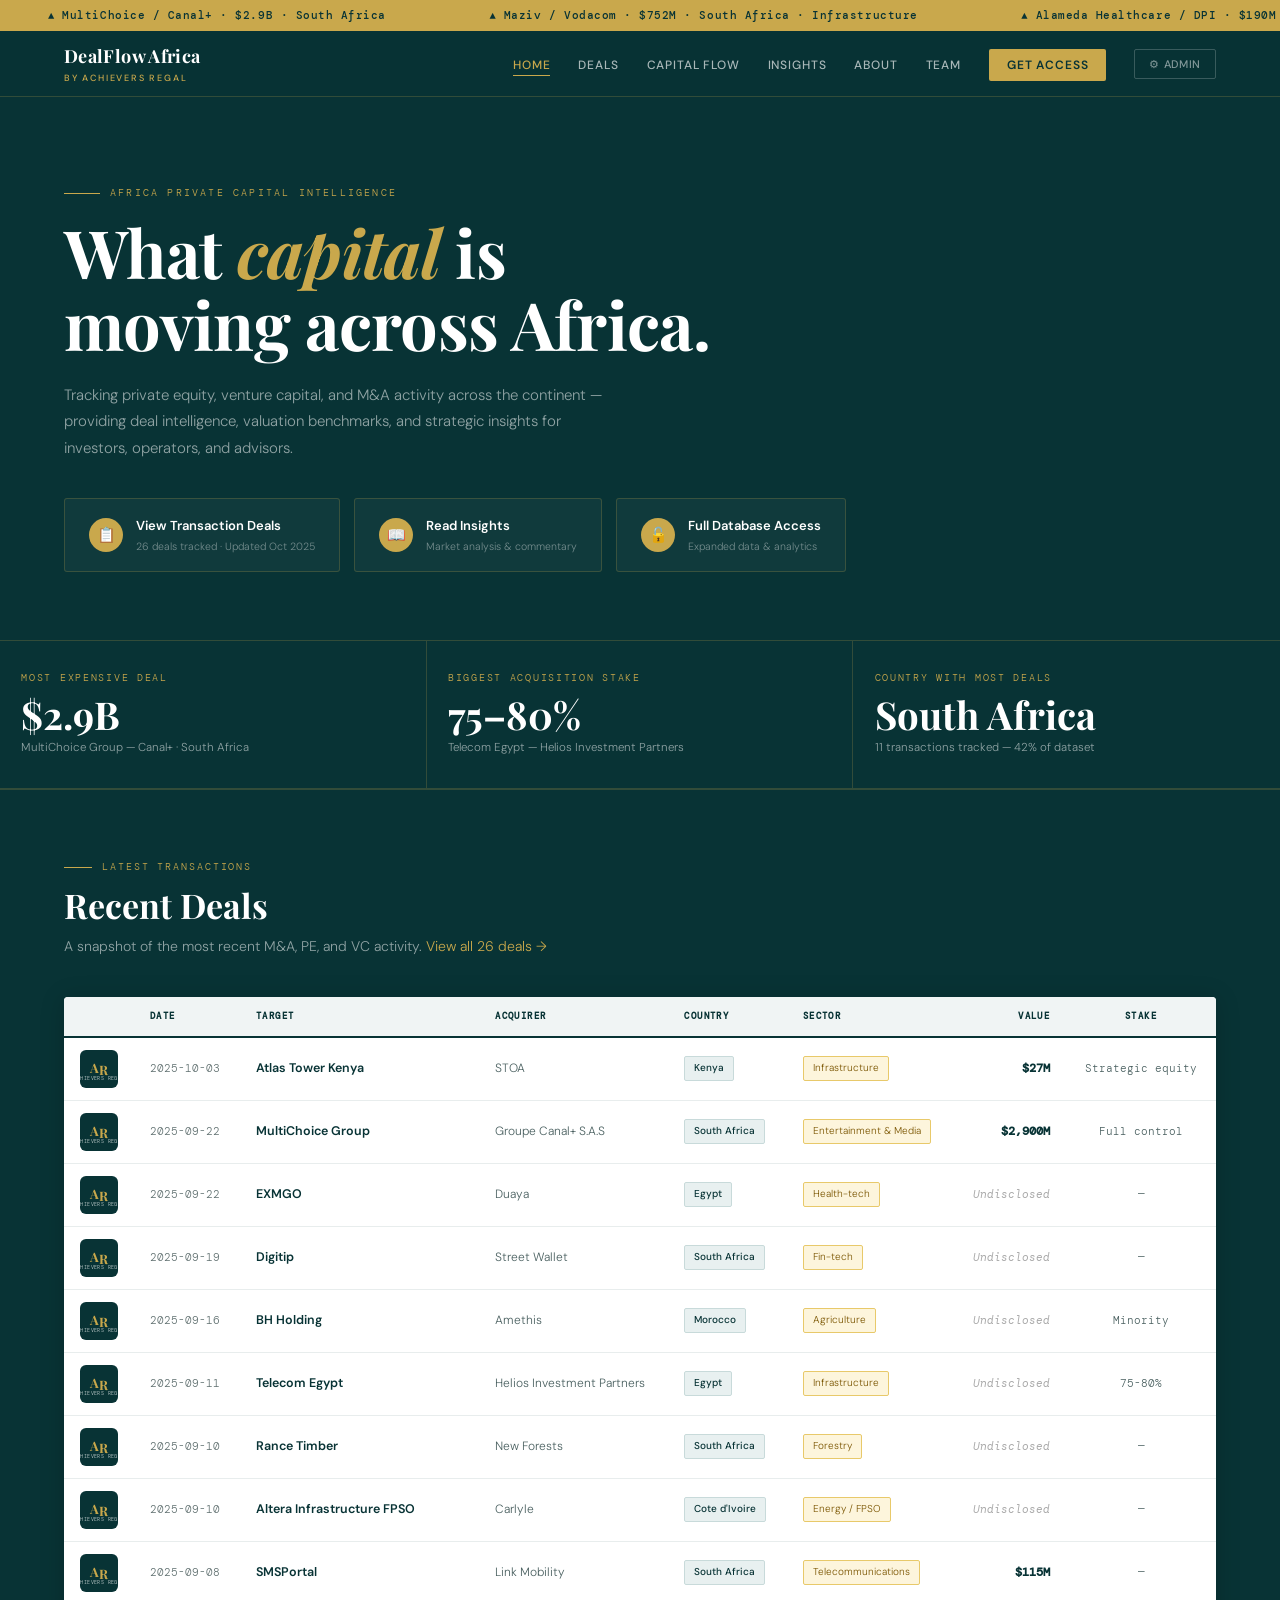
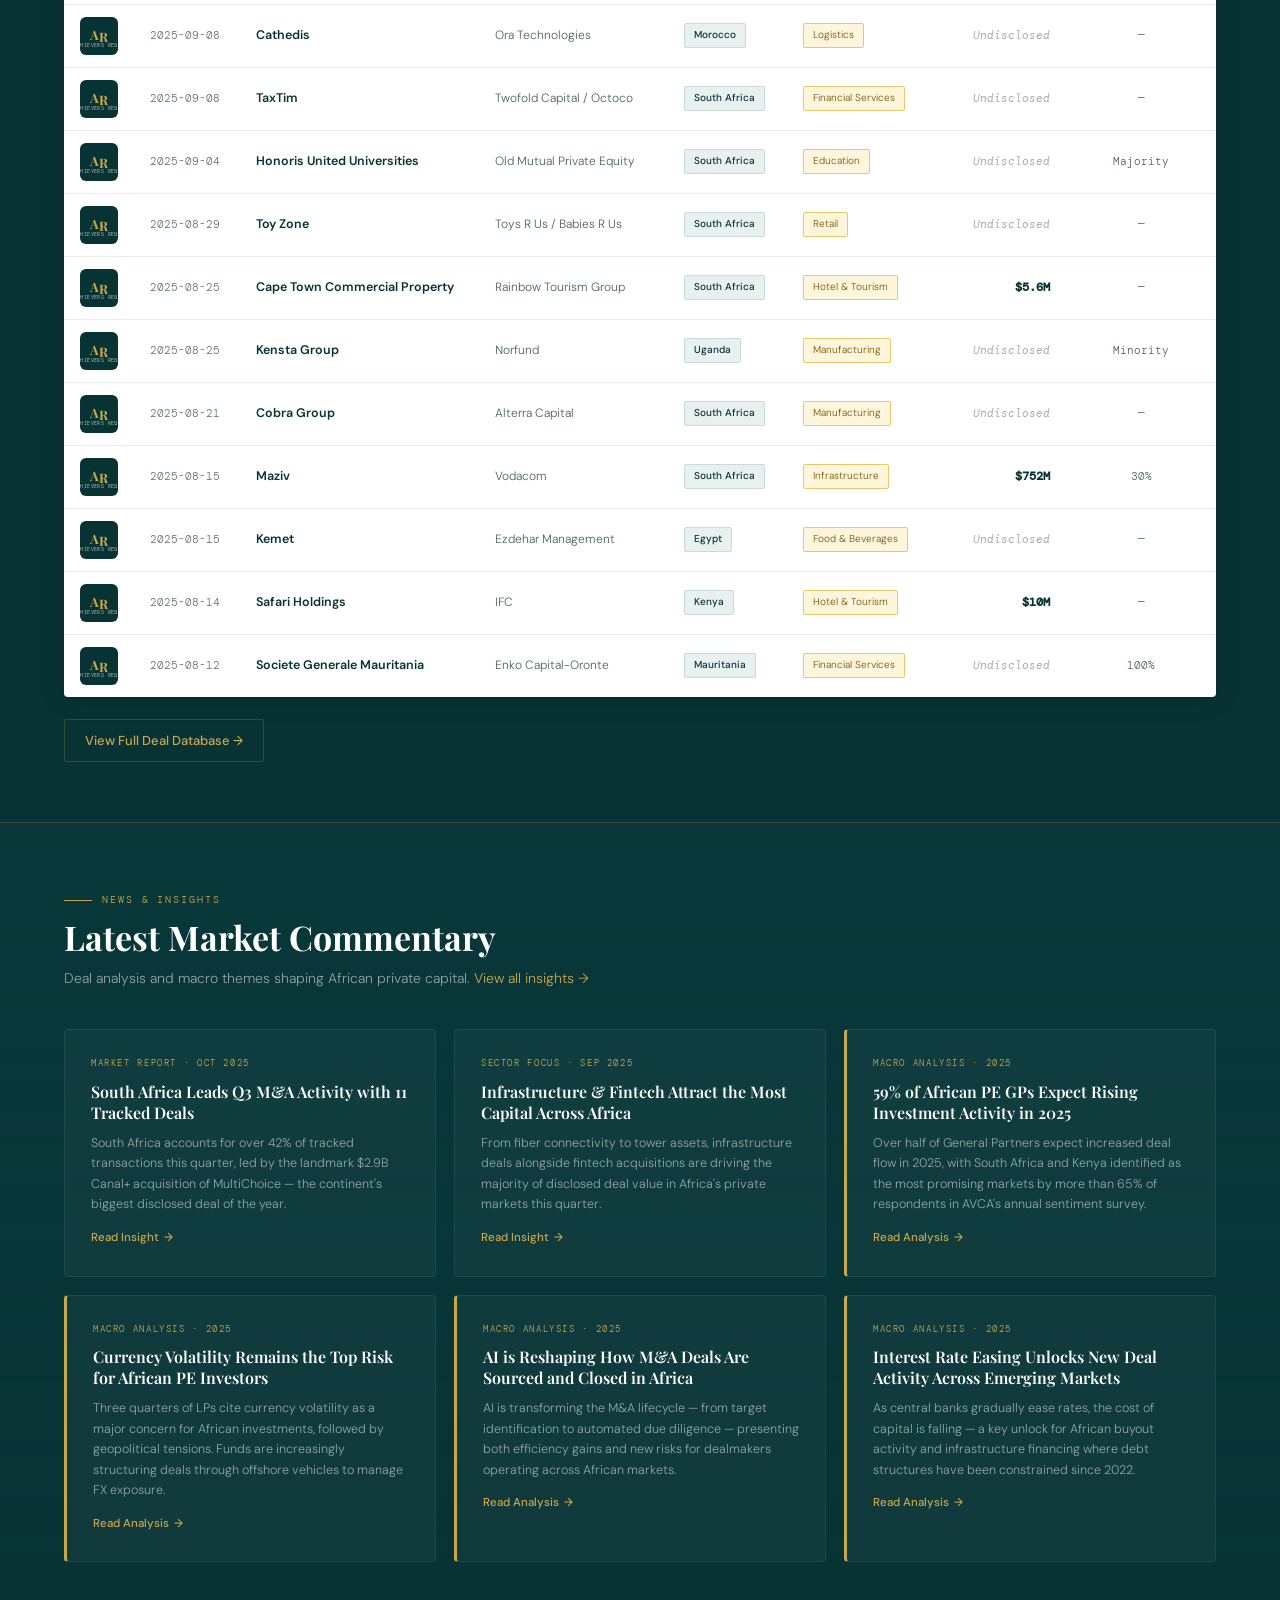
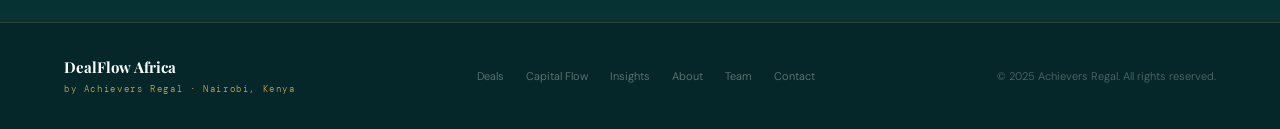
==== index.html @ dad6606d "Index.html" ====
<!DOCTYPE html>
<html lang="en">
<head>
<meta charset="UTF-8">
<meta name="viewport" content="width=device-width, initial-scale=1.0">
<meta name="msvalidate.01" content="8D58E450347AC36CFA4C8FDBFB4924CC">
<title>DealFlow Africa | African M&A, PE & VC Deal Intelligence</title>
  <meta name="description" content="Track 100+ M&A, private equity, and venture capital transactions across Africa. Real-time deal data, valuation multiples, and capital flow analytics by Achievers Regal.">
  <meta name="keywords" content="Africa M&A deals, African private equity, venture capital Africa, African investment deals, PE deals Africa, DealFlow Africa">
  <meta name="robots" content="index, follow">
                  <link rel="stylesheet" href="style.css">
<!-- SEO -->
<link rel="canonical" href="https://dealsbase.africa/">
<meta property="og:title" content="DealFlow Africa | African M&A, PE & VC Deal Intelligence">
<meta property="og:description" content="Track 100+ M&A, private equity, and venture capital transactions across Africa. Real-time deal data, valuation multiples, and capital flow analytics by Achievers Regal.">
<meta property="og:type" content="website">
<meta property="og:url" content="https://dealsbase.africa/">
<meta property="og:image" content="https://dealsbase.africa/og-image.png">
<meta property="og:image:width" content="1200">
<meta property="og:image:height" content="630">
<meta property="og:site_name" content="DealFlow Africa">
<meta property="og:locale" content="en_US">
<meta name="twitter:card" content="summary_large_image">
<meta name="twitter:title" content="DealFlow Africa | African M&A, PE & VC Deal Intelligence">
<meta name="twitter:description" content="Track 100+ M&A, private equity, and venture capital transactions across Africa. Real-time deal data, valuation multiples, and capital flow analytics by Achievers Regal.">
<meta name="twitter:image" content="https://dealsbase.africa/og-image.png">
<script type="application/ld+json">{
    "@context": "https://schema.org",
    "@type": "Organization",
    "name": "Achievers Regal",
    "alternateName": "DealFlow Africa",
    "url": "https://dealsbase.africa",
    "logo": "https://dealsbase.africa/og-image.png",
    "description": "Finance and investment services firm specialising in M&A advisory, valuation, and deal intelligence across Africa.",
    "address": {
      "@type": "PostalAddress",
      "addressLocality": "Nairobi",
      "addressCountry": "KE"
    },
    "contactPoint": [
      {
        "@type": "ContactPoint",
        "email": "grace@achieversregal.com",
        "contactType": "sales",
        "name": "Grace Kagure"
      },
      {
        "@type": "ContactPoint",
        "email": "beryl@achieversregal.com",
        "contactType": "sales",
        "name": "Beryl Nyajuoga"
      }
    ],
    "sameAs": []
  }</script>
<script type="application/ld+json">{
    "@context": "https://schema.org",
    "@type": "WebSite",
    "name": "DealFlow Africa",
    "url": "https://dealsbase.africa",
    "description": "Track 100+ M&A, PE, and VC transactions across Africa with valuation multiples and capital flow analytics.",
    "publisher": {
      "@type": "Organization",
      "name": "Achievers Regal"
    }
  }</script>
<!-- /SEO -->
</head>
<body>

<!-- TICKER -->
<div class="ticker"><div class="ticker-track">
<span>&#9650; MultiChoice / Canal+ &middot; $2.9B &middot; South Africa</span>
<span>&#9650; Maziv / Vodacom &middot; $752M &middot; South Africa &middot; Infrastructure</span>
<span>&#9650; Alameda Healthcare / DPI &middot; $190M &middot; Egypt</span>
<span>&#9650; SMSPortal / Link Mobility &middot; $115M &middot; South Africa</span>
<span>&#9650; Atlas Tower Kenya / STOA &middot; $27M &middot; Kenya</span>
<span>&#9650; Zanaga Iron Ore &middot; $21.5M &middot; Republic of Congo</span>
<span>&#9650; Safari Holdings / IFC &middot; $10M &middot; Kenya</span>
<span>&#9650; Cape Town Property / Rainbow Tourism &middot; $5.6M</span>
<span>&#9650; MultiChoice / Canal+ &middot; $2.9B &middot; South Africa</span>
<span>&#9650; Maziv / Vodacom &middot; $752M &middot; South Africa &middot; Infrastructure</span>
<span>&#9650; Alameda Healthcare / DPI &middot; $190M &middot; Egypt</span>
<span>&#9650; SMSPortal / Link Mobility &middot; $115M &middot; South Africa</span>
<span>&#9650; Atlas Tower Kenya / STOA &middot; $27M &middot; Kenya</span>
<span>&#9650; Zanaga Iron Ore &middot; $21.5M &middot; Republic of Congo</span>
<span>&#9650; Safari Holdings / IFC &middot; $10M &middot; Kenya</span>
<span>&#9650; Cape Town Property / Rainbow Tourism &middot; $5.6M</span>
</div></div>

<!-- NAV -->
<nav>
  <a href="index.html" class="logo-wrap"><div class="l1">DealFlow Africa</div><div class="l2">by Achievers Regal</div></a>
  <button class="mobile-toggle" onclick="toggleMobileNav()">&#9776;</button>
  <ul class="nav-links" id="navLinks">
    <li><a href="index.html" class="active-page">Home</a></li>
    <li><a href="deals.html">Deals</a></li>
    <li><a href="capital-flow.html">Capital Flow</a></li>
    <li><a href="insights.html">Insights</a></li>
    <li><a href="about.html">About</a></li>
    <li><a href="team.html">Team</a></li>
    <li><a href="contact.html" class="btn-cta">Get Access</a></li>
    <li><button class="admin-btn" onclick="openLogin()">&#9881; Admin</button></li>
  </ul>
</nav>

<!-- HERO -->
<div class="hero" style="padding:88px 5% 68px;position:relative;overflow:hidden;border-bottom:1px solid var(--border);">
  <div class="eyebrow">Africa Private Capital Intelligence</div>
  <h1 style="font-family:'Playfair Display',serif;font-size:clamp(36px,5.2vw,68px);font-weight:700;line-height:1.08;letter-spacing:-.01em;max-width:760px;margin-bottom:22px;">What <em style="font-style:italic;color:var(--gold)">capital</em> is<br>moving across Africa.</h1>
  <p style="font-size:15px;color:var(--muted);max-width:540px;line-height:1.78;">Tracking private equity, venture capital, and M&amp;A activity across the continent &mdash; providing deal intelligence, valuation benchmarks, and strategic insights for investors, operators, and advisors.</p>
  <div class="cta-row">
    <a href="deals.html" class="cta-card"><div class="ico">&#128203;</div><div><div class="lbl">View Transaction Deals</div><div class="sub">26 deals tracked &middot; Updated Oct 2025</div></div></a>
    <a href="insights.html" class="cta-card"><div class="ico">&#128214;</div><div><div class="lbl">Read Insights</div><div class="sub">Market analysis &amp; commentary</div></div></a>
    <a href="contact.html" class="cta-card"><div class="ico">&#128275;</div><div><div class="lbl">Full Database Access</div><div class="sub">Expanded data &amp; analytics</div></div></a>
  </div>
</div>

<!-- STATS BAND -->
<div class="stats-band">
  <div class="stat-cell"><div class="sl">Most Expensive Deal</div><div class="sv">$2.9B</div><div class="sd">MultiChoice Group &mdash; Canal+ &middot; South Africa</div></div>
  <div class="stat-cell"><div class="sl">Biggest Acquisition Stake</div><div class="sv">75&ndash;80%</div><div class="sd">Telecom Egypt &mdash; Helios Investment Partners</div></div>
  <div class="stat-cell"><div class="sl">Country with Most Deals</div><div class="sv">South Africa</div><div class="sd">11 transactions tracked &mdash; 42% of dataset</div></div>
</div>

<!-- RECENT DEALS -->
<section style="border-top:1px solid var(--border);">
  <div class="sec-head">
    <div class="sec-label">Latest Transactions</div>
    <h2 class="sec-title">Recent Deals</h2>
    <p class="sec-desc">A snapshot of the most recent M&amp;A, PE, and VC activity. <a href="deals.html" style="color:var(--gold);text-decoration:none;">View all 26 deals &rarr;</a></p>
  </div>
  <div id="recentDeals"></div>
  <div style="margin-top:22px;"><a href="deals.html" style="display:inline-flex;align-items:center;gap:8px;color:var(--gold);font-size:13px;font-weight:500;text-decoration:none;border:1px solid var(--border);padding:10px 20px;border-radius:2px;">View Full Deal Database &rarr;</a></div>
</section>

<!-- INSIGHTS PREVIEW -->
<section style="border-top:1px solid var(--border);background:linear-gradient(180deg,rgba(13,74,77,.2) 0%,transparent 100%);">
  <div class="sec-head">
    <div class="sec-label">News &amp; Insights</div>
    <h2 class="sec-title">Latest Market Commentary</h2>
    <p class="sec-desc">Deal analysis and macro themes shaping African private capital. <a href="insights.html" style="color:var(--gold);text-decoration:none;">View all insights &rarr;</a></p>
  </div>
  <div class="ins-grid" id="insightsPreview"></div>
</section>

<!-- FOOTER -->
<footer>
  <div class="fb"><div class="f1">DealFlow Africa</div><div class="f2">by Achievers Regal &middot; Nairobi, Kenya</div></div>
  <div class="flinks">
    <a href="deals.html">Deals</a><a href="capital-flow.html">Capital Flow</a>
    <a href="insights.html">Insights</a><a href="about.html">About</a>
    <a href="team.html">Team</a><a href="contact.html">Contact</a>
  </div>
  <div class="fcopy">&copy; 2025 Achievers Regal. All rights reserved.</div>
</footer>

<!-- DEAL MODAL -->
<div class="modal-bg" id="dealModal" onclick="if(event.target.id==='dealModal')this.classList.remove('open')">
  <div class="modal">
    <button class="mcl" onclick="document.getElementById('dealModal').classList.remove('open')">&#10005;</button>
    <div class="mtag" id="m-tag"></div><h2 id="m-title"></h2>
    <div class="mgrid">
      <div class="mf"><div class="mfl">Acquirer / Investor</div><div class="mfv" id="m-acq"></div></div>
      <div class="mf"><div class="mfl">Country</div><div class="mfv" id="m-ctry"></div></div>
      <div class="mf"><div class="mfl">Deal Value</div><div class="mfv" id="m-val"></div></div>
      <div class="mf"><div class="mfl">Stake</div><div class="mfv" id="m-stk"></div></div>
      <div class="mf"><div class="mfl">Announced</div><div class="mfv" id="m-dt"></div></div>
      <div class="mf"><div class="mfl">Sector</div><div class="mfv" id="m-sec"></div></div>
    </div>
    <div class="msum" id="m-sum"></div>
  </div>
</div>

<!-- LOGIN -->
<div class="login-overlay" id="loginOverlay">
  <div class="login-box">
    <div class="login-logo"><div class="lar"><span class="la">A</span><span class="lr">R</span></div><div class="lname">Achievers Regal</div></div>
    <h3>Admin Access</h3><p>Enter your password to manage deals and insights</p>
    <input type="password" id="loginInput" placeholder="••••••••" onkeydown="if(event.key==='Enter')doLogin()">
    <button class="login-btn" onclick="doLogin()">Sign In &rarr;</button>
    <div class="login-err" id="loginErr">Incorrect password. Please try again.</div>
    <div style="margin-top:14px"><button onclick="document.getElementById('loginOverlay').classList.remove('open')" style="background:none;border:none;color:rgba(255,255,255,.35);font-size:11.5px;cursor:pointer;font-family:'DM Sans',sans-serif;">Cancel</button></div>
  </div>
</div>

<!-- ADMIN -->
<div class="admin-overlay" id="adminOverlay">
  <div class="admin-panel">
    <div class="admin-header"><div><h2>Admin Panel</h2><div class="ah-sub">DealFlow Africa &middot; Content Management</div></div><button class="admin-close" onclick="document.getElementById('adminOverlay').classList.remove('open')">&#10005;</button></div>
    <div class="admin-tabs">
      <button class="atab active" onclick="switchTab('deals-tab',this)">Add Deal</button>
      <button class="atab" onclick="switchTab('manage-tab',this)">Manage Deals</button>
      <button class="atab" onclick="switchTab('insight-tab',this)">Post Insight</button>
      <button class="atab" onclick="switchTab('manage-ins-tab',this)">Manage Insights</button>
    </div>
    <div class="admin-body">
      <div class="admin-section active" id="deals-tab">
        <div class="admin-note">Add a new transaction to the deals database.</div>
        <div class="admin-form">
          <div class="admin-frow"><div class="af"><label>Target Company</label><input type="text" id="a-target"></div><div class="af"><label>Acquirer / Investor</label><input type="text" id="a-acquirer"></div></div>
          <div class="admin-frow"><div class="af"><label>Country</label><input type="text" id="a-country"></div><div class="af"><label>Sector</label><input type="text" id="a-sector"></div></div>
          <div class="admin-frow"><div class="af"><label>Deal Value ($M)</label><input type="text" id="a-value" placeholder="e.g. 115 or Undisclosed"></div><div class="af"><label>Stake</label><input type="text" id="a-stake"></div></div>
          <div class="admin-frow"><div class="af"><label>Date</label><input type="date" id="a-date"></div><div class="af"><label>Logo URL</label><input type="text" id="a-logo"></div></div>
          <div class="af"><label>Investment Summary</label><textarea id="a-summary"></textarea></div>
          <div class="admin-btn-row"><button class="a-submit" onclick="addDeal()">Add Deal &rarr;</button><button class="a-cancel" onclick="clearDealForm()">Clear</button></div>
        </div>
      </div>
      <div class="admin-section" id="manage-tab"><div class="admin-note">Click delete to remove a deal.</div><div class="admin-list" id="manageDealsList"></div></div>
      <div class="admin-section" id="insight-tab">
        <div class="admin-note">Post a new insight.</div>
        <div class="admin-form">
          <div class="admin-frow"><div class="af"><label>Tag</label><input type="text" id="i-tag"></div><div class="af"><label>Type</label><select id="i-type"><option value="">Standard</option><option value="macro">Macro Analysis</option></select></div></div>
          <div class="af"><label>Title</label><input type="text" id="i-title"></div>
          <div class="af"><label>Blurb</label><textarea id="i-blurb"></textarea></div>
          <div class="af"><label>URL</label><input type="text" id="i-url"></div>
          <div class="admin-btn-row"><button class="a-submit" onclick="addInsight()">Post Insight &rarr;</button><button class="a-cancel" onclick="clearInsightForm()">Clear</button></div>
        </div>
      </div>
      <div class="admin-section" id="manage-ins-tab"><div class="admin-note">Click delete to remove an insight.</div><div class="admin-list" id="manageInsightsList"></div></div>
    </div>
  </div>
</div>

<script src="_shared.js"></script>
<script>
function logoHtml(d){
  if(d.logo)return'<img style="width:32px;height:32px;object-fit:contain;border-radius:4px;" src="'+d.logo+'" alt="'+d.target+'">';
  return'<div class="logo-fallback"><div class="ar-init"><span class="ar-a">A</span><span class="ar-r">R</span></div><div class="ar-name">Achievers Regal</div></div>';
}
function openModal(i){
  var d=DEALS[i];
  document.getElementById('m-tag').textContent=d.sector+' · '+d.country;
  document.getElementById('m-title').textContent=d.target;
  document.getElementById('m-acq').textContent=d.acquirer;
  document.getElementById('m-ctry').textContent=d.country;
  document.getElementById('m-val').textContent=d.value;
  document.getElementById('m-stk').textContent=d.stake;
  document.getElementById('m-dt').textContent=d.date;
  document.getElementById('m-sec').textContent=d.sector;
  document.getElementById('m-sum').textContent=d.summary;
  document.getElementById('dealModal').classList.add('open');
}
// Recent deals table (5 rows)
var rb=document.getElementById('recentDeals');
var h='<div class="tbl-wrap"><table><thead><tr><th></th><th>Date</th><th>Target</th><th>Acquirer</th><th>Country</th><th>Sector</th><th style="text-align:right">Value</th><th style="text-align:center">Stake</th></tr></thead><tbody>';
DEALS.slice(0,20).forEach(function(d,i){
  h+='<tr onclick="openModal('+i+')">'
    +'<td class="td-logo">'+logoHtml(d)+'</td>'
    +'<td class="td-date">'+d.date+'</td>'
    +'<td class="td-target">'+d.target+'</td>'
    +'<td class="td-acq">'+d.acquirer+'</td>'
    +'<td class="td-country"><span>'+d.country+'</span></td>'
    +'<td class="td-sector"><span>'+d.sector+'</span></td>'
    +'<td class="td-val '+(d.valueNum?'known':'undisclosed')+'">'+d.value+'</td>'
    +'<td class="td-stake">'+d.stake+'</td></tr>';
});
h+='</tbody></table></div>';
rb.innerHTML=h;
// Insights preview (3 cards)
var ig=document.getElementById('insightsPreview');
ig.innerHTML=INSIGHTS.slice(0,6).map(function(ins){
  return'<a href="insights.html" class="ins-card'+(ins.type==='macro'?' macro':'')+'">'
    +'<div class="ins-tag">'+ins.tag+'</div>'
    +'<div class="ins-title">'+ins.title+'</div>'
    +'<div class="ins-blurb">'+ins.blurb+'</div>'
    +'<div class="ins-link">'+(ins.type==='macro'?'Read Analysis':'Read Insight')+'</div></a>';
}).join('');
function switchTab(id,btn){
  document.querySelectorAll('.admin-section').forEach(function(s){s.classList.remove('active');});
  document.querySelectorAll('.atab').forEach(function(t){t.classList.remove('active');});
  document.getElementById(id).classList.add('active');btn.classList.add('active');
  if(id==='manage-tab'||id==='manage-ins-tab')renderManageLists();
}
function addDeal(){
  var t=document.getElementById('a-target').value.trim(),aq=document.getElementById('a-acquirer').value.trim();
  if(!t||!aq){alert('Please fill in Target and Acquirer.');return;}
  var vraw=document.getElementById('a-value').value.trim()||'Undisclosed';
  DEALS.unshift({date:document.getElementById('a-date').value||new Date().toISOString().split('T')[0],target:t,acquirer:aq,country:document.getElementById('a-country').value.trim()||'Africa',sector:document.getElementById('a-sector').value.trim()||'—',value:vraw,valueNum:parseFloat(vraw.replace(/[^0-9.]/g,''))||null,stake:document.getElementById('a-stake').value.trim()||'—',summary:document.getElementById('a-summary').value.trim()||'',logo:document.getElementById('a-logo').value.trim()||''});
  clearDealForm();alert('Deal added!');
}
function clearDealForm(){['a-target','a-acquirer','a-country','a-sector','a-value','a-stake','a-date','a-logo','a-summary'].forEach(function(id){document.getElementById(id).value='';});}
function addInsight(){
  var t=document.getElementById('i-title').value.trim();
  if(!t){alert('Please enter a title.');return;}
  INSIGHTS.unshift({tag:document.getElementById('i-tag').value.trim()||'Insight · 2025',type:document.getElementById('i-type').value||'',title:t,blurb:document.getElementById('i-blurb').value.trim()||'',url:document.getElementById('i-url').value.trim()||'contact.html'});
  clearInsightForm();alert('Insight posted!');
}
function clearInsightForm(){['i-tag','i-title','i-blurb','i-url'].forEach(function(id){document.getElementById(id).value='';});document.getElementById('i-type').value='';}
function renderManageLists(){
  document.getElementById('manageDealsList').innerHTML=DEALS.map(function(d,i){return'<div class="admin-list-item"><div><div class="ali-name">'+d.target+'</div><div class="ali-meta">'+d.country+' · '+d.sector+' · '+d.value+'</div></div><div class="ali-actions"><button class="ali-del" onclick="DEALS.splice('+i+',1);renderManageLists();">&#10005; Remove</button></div></div>';}).join('');
  document.getElementById('manageInsightsList').innerHTML=INSIGHTS.map(function(ins,i){return'<div class="admin-list-item"><div><div class="ali-name">'+ins.title+'</div><div class="ali-meta">'+ins.tag+'</div></div><div class="ali-actions"><button class="ali-del" onclick="INSIGHTS.splice('+i+',1);renderManageLists();">&#10005; Remove</button></div></div>';}).join('');
}
</script>
</body>
</html>
---- style.css ----
/* ─── DealFlow Africa · Shared Stylesheet ─── */
@import url('https://fonts.googleapis.com/css2?family=Playfair+Display:ital,wght@0,400;0,600;0,700;1,400&family=DM+Sans:opsz,wght@9..40,300;9..40,400;9..40,500;9..40,600&family=DM+Mono:wght@400;500&display=swap');

:root{
  --green:#083335;--green-mid:#0d4a4d;--green-light:#145557;
  --gold:#c9a84c;--gold-light:#e2c06e;--gold-dim:rgba(201,168,76,0.15);
  --white:#ffffff;--off-white:#f4f1ea;
  --muted:rgba(255,255,255,0.55);
  --border:rgba(201,168,76,0.22);--border-sub:rgba(255,255,255,0.07);
  --card:rgba(255,255,255,0.035);
}
*{margin:0;padding:0;box-sizing:border-box;}
html{scroll-behavior:smooth;}
body{background:var(--green);color:var(--white);font-family:'DM Sans',sans-serif;font-weight:300;line-height:1.65;overflow-x:hidden;}

/* PAGE TRANSITIONS */
body{animation:pageIn .35s ease both;}
@keyframes pageIn{from{opacity:0;transform:translateY(8px)}to{opacity:1;transform:translateY(0)}}

/* TICKER */
.ticker{background:var(--gold);color:var(--green);font-family:'DM Mono',monospace;font-size:10.5px;font-weight:500;letter-spacing:.05em;padding:7px 0;overflow:hidden;white-space:nowrap;}
.ticker-track{display:inline-block;animation:tick 55s linear infinite;}
.ticker-track span{margin:0 48px;}
@keyframes tick{0%{transform:translateX(0)}100%{transform:translateX(-50%)}}

/* NAV */
nav{position:sticky;top:0;z-index:200;background:rgba(8,51,53,.97);backdrop-filter:blur(12px);border-bottom:1px solid var(--border);display:flex;align-items:center;justify-content:space-between;padding:0 5%;height:66px;}
.logo-wrap{text-decoration:none;color:var(--white);}
.logo-wrap .l1{font-family:'Playfair Display',serif;font-size:18px;font-weight:700;letter-spacing:.02em;}
.logo-wrap .l2{font-size:9px;letter-spacing:.2em;text-transform:uppercase;color:var(--gold);font-weight:500;}
.nav-links{display:flex;gap:28px;list-style:none;align-items:center;}
.nav-links a{color:rgba(255,255,255,.65);text-decoration:none;font-size:12px;font-weight:500;letter-spacing:.07em;text-transform:uppercase;transition:color .2s;}
.nav-links a:hover,.nav-links a.active-page{color:var(--gold);}
.nav-links a.active-page{border-bottom:1px solid var(--gold);padding-bottom:2px;}
.btn-cta{background:var(--gold);color:var(--green)!important;padding:8px 18px;border-radius:2px;font-weight:600!important;}
.btn-cta:hover{background:var(--gold-light)!important;}
.admin-btn{background:none;border:1px solid rgba(255,255,255,.2);color:rgba(255,255,255,.5)!important;padding:7px 14px;border-radius:2px;cursor:pointer;font-size:11px;letter-spacing:.06em;font-family:'DM Sans',sans-serif;text-transform:uppercase;font-weight:500;transition:all .2s;}
.admin-btn:hover{border-color:var(--gold);color:var(--gold)!important;}
.mobile-toggle{display:none;background:none;border:none;color:var(--white);font-size:20px;cursor:pointer;padding:4px;}

/* PAGE HEADER (inner pages) */
.page-header{padding:60px 5% 48px;border-bottom:1px solid var(--border);position:relative;overflow:hidden;}
.page-header::after{content:'';position:absolute;top:-80px;right:-60px;width:400px;height:400px;background:radial-gradient(ellipse,rgba(201,168,76,.07) 0%,transparent 70%);pointer-events:none;}
.eyebrow{display:flex;align-items:center;gap:10px;font-family:'DM Mono',monospace;font-size:10px;letter-spacing:.22em;text-transform:uppercase;color:var(--gold);margin-bottom:14px;}
.eyebrow::before{content:'';width:36px;height:1px;background:var(--gold);}
.page-header h1{font-family:'Playfair Display',serif;font-size:clamp(30px,4.5vw,56px);font-weight:700;line-height:1.1;letter-spacing:-.01em;}
.page-header h1 em{font-style:italic;color:var(--gold);}
.page-header p{font-size:14.5px;color:var(--muted);max-width:520px;line-height:1.78;margin-top:14px;}

/* SECTIONS */
section{padding:60px 5%;}
.sec-label{display:inline-flex;align-items:center;gap:10px;font-family:'DM Mono',monospace;font-size:9.5px;letter-spacing:.2em;text-transform:uppercase;color:var(--gold);margin-bottom:10px;}
.sec-label::before{content:'';width:28px;height:1px;background:var(--gold);}
.sec-title{font-family:'Playfair Display',serif;font-size:clamp(22px,3vw,34px);font-weight:700;line-height:1.15;}
.sec-desc{font-size:14px;color:var(--muted);margin-top:10px;max-width:540px;line-height:1.7;}
.sec-head{margin-bottom:38px;}

/* DEALS TABLE */
.toolbar{display:flex;gap:10px;margin-bottom:22px;flex-wrap:wrap;align-items:center;justify-content:space-between;}
.filters{display:flex;gap:8px;flex-wrap:wrap;}
.fbtn{font-size:11px;font-family:'DM Sans',sans-serif;font-weight:500;letter-spacing:.05em;padding:6px 14px;border-radius:2px;border:1px solid var(--border);background:transparent;color:rgba(255,255,255,.55);cursor:pointer;transition:all .2s;}
.fbtn.active,.fbtn:hover{background:var(--gold-dim);border-color:var(--gold);color:var(--white);}
.srch{display:flex;align-items:center;gap:8px;background:rgba(255,255,255,.04);border:1px solid var(--border-sub);border-radius:2px;padding:6px 13px;}
.srch input{background:none;border:none;outline:none;color:var(--white);font-size:12px;font-family:'DM Sans',sans-serif;width:170px;}
.srch input::placeholder{color:rgba(255,255,255,.28);}
.tbl-wrap{overflow-x:auto;border-radius:4px;box-shadow:0 2px 24px rgba(0,0,0,.18);}
table{width:100%;border-collapse:collapse;font-size:12.5px;background:#fff;}
thead tr{border-bottom:2px solid var(--green);}
thead th{padding:12px 16px;text-align:left;font-family:'DM Mono',monospace;font-size:9px;letter-spacing:.16em;text-transform:uppercase;color:var(--green);background:#f0f4f4;white-space:nowrap;}
tbody tr{border-bottom:1px solid #e8eded;transition:background .15s;cursor:pointer;}
tbody tr:last-child{border-bottom:none;}
tbody tr:hover{background:#f5fafa;}
tbody td{padding:12px 16px;vertical-align:middle;color:#1a1a1a;}
.td-logo{width:44px;text-align:center;}
.logo-fallback{width:38px;height:38px;background:var(--green);border-radius:6px;display:inline-flex;flex-direction:column;align-items:center;justify-content:center;position:relative;overflow:hidden;}
.logo-fallback .ar-init{display:flex;align-items:flex-end;line-height:1;}
.logo-fallback .ar-a{font-family:'Playfair Display',serif;font-size:13px;font-weight:700;color:var(--gold);margin-bottom:2px;}
.logo-fallback .ar-r{font-family:'Playfair Display',serif;font-size:13px;font-weight:700;color:var(--gold);}
.logo-fallback .ar-name{font-family:'DM Mono',monospace;font-size:5px;letter-spacing:.08em;color:rgba(255,255,255,.8);text-transform:uppercase;position:absolute;bottom:4px;white-space:nowrap;}
.td-date{font-family:'DM Mono',monospace;font-size:10.5px;color:#607070;white-space:nowrap;}
.td-target{font-weight:600;color:var(--green);}
.td-acq{color:#4a6060;font-size:12px;}
.td-country span{display:inline-block;padding:3px 9px;border-radius:2px;font-size:10px;font-weight:500;background:#e8f0f0;color:var(--green);border:1px solid #c8dada;}
.td-sector span{display:inline-block;padding:3px 9px;border-radius:2px;font-size:10px;color:#7a5500;border:1px solid #e8c96a;background:#fdf5dc;white-space:nowrap;}
.td-val{font-family:'DM Mono',monospace;font-size:12px;font-weight:600;text-align:right;white-space:nowrap;}
.td-val.known{color:var(--green);}
.td-val.undisclosed{color:#aaa;font-style:italic;font-size:11px;font-weight:400;}
.td-stake{font-family:'DM Mono',monospace;font-size:11px;text-align:center;color:#4a6060;}
.tbl-footer{display:flex;align-items:center;justify-content:space-between;margin-top:16px;flex-wrap:wrap;gap:10px;}
.tbl-footer .cnt{font-size:12px;color:var(--muted);}
.tbl-footer a{font-size:12px;color:var(--gold);text-decoration:none;border-bottom:1px solid var(--border);}

/* CAPITAL FLOW */
.flow-container{background:rgba(0,0,0,.15);border:1px solid var(--border);border-radius:6px;padding:40px;overflow:hidden;position:relative;}
.flow-title{font-family:'Playfair Display',serif;font-size:22px;font-weight:700;margin-bottom:6px;}
.flow-sub{font-size:12px;color:var(--muted);margin-bottom:32px;font-family:'DM Mono',monospace;letter-spacing:.1em;text-transform:uppercase;}
.flow-map{position:relative;height:320px;margin-bottom:32px;}
.flow-node{position:absolute;display:flex;flex-direction:column;align-items:center;gap:5px;cursor:default;}
.flow-node .fn-dot{border-radius:50%;display:flex;align-items:center;justify-content:center;font-family:'DM Mono',monospace;font-weight:500;color:var(--green);transition:transform .3s;}
.flow-node:hover .fn-dot{transform:scale(1.15);}
.flow-node .fn-label{font-size:10px;font-weight:600;letter-spacing:.04em;color:var(--white);text-align:center;white-space:nowrap;}
.flow-node .fn-count{font-size:9px;font-family:'DM Mono',monospace;color:var(--gold);}
svg.flow-lines{position:absolute;top:0;left:0;width:100%;height:100%;pointer-events:none;}
.flow-pulse{stroke-dasharray:6 4;animation:flowdash 2s linear infinite;}
@keyframes flowdash{to{stroke-dashoffset:-20}}
.flow-bars{display:grid;grid-template-columns:repeat(auto-fill,minmax(160px,1fr));gap:16px;}
.flow-bar-item .fb-label{font-size:11px;color:var(--muted);margin-bottom:6px;display:flex;justify-content:space-between;}
.flow-bar-item .fb-label span{color:var(--gold);font-family:'DM Mono',monospace;font-size:10px;}
.flow-bar-item .fb-track{height:6px;background:rgba(255,255,255,.1);border-radius:3px;overflow:hidden;}
.flow-bar-item .fb-fill{height:100%;background:linear-gradient(90deg,var(--gold),var(--gold-light));border-radius:3px;animation:barGrow 1.2s ease-out forwards;}
@keyframes barGrow{from{width:0}to{width:var(--pct)}}
.flow-legend{display:flex;gap:20px;flex-wrap:wrap;margin-top:24px;padding-top:20px;border-top:1px solid var(--border-sub);}
.flow-legend .fl-item{display:flex;align-items:center;gap:8px;font-size:11px;color:var(--muted);}
.flow-legend .fl-dot{width:8px;height:8px;border-radius:50%;}

/* INSIGHTS */
.ins-grid{display:grid;grid-template-columns:repeat(auto-fill,minmax(290px,1fr));gap:18px;}
.ins-card{background:var(--card);border:1px solid var(--border-sub);border-radius:4px;padding:26px;transition:all .25s;text-decoration:none;color:var(--white);display:block;}
.ins-card:hover{background:rgba(201,168,76,.06);border-color:var(--border);transform:translateY(-2px);}
.ins-tag{font-family:'DM Mono',monospace;font-size:9px;letter-spacing:.18em;text-transform:uppercase;color:var(--gold);margin-bottom:11px;}
.ins-title{font-family:'Playfair Display',serif;font-size:16px;font-weight:600;line-height:1.3;margin-bottom:9px;}
.ins-blurb{font-size:12.5px;color:var(--muted);line-height:1.65;}
.ins-link{display:inline-flex;align-items:center;gap:5px;margin-top:14px;font-size:11.5px;color:var(--gold);font-weight:500;}
.ins-link::after{content:'→';}
.ins-card.macro{border-left:3px solid var(--gold);}

/* ABOUT / SERVICES */
.about-grid{display:grid;grid-template-columns:1fr 1fr;gap:56px;align-items:start;}
.about-body p{font-size:14px;color:rgba(255,255,255,.72);line-height:1.8;margin-bottom:14px;}
.creds{margin-top:28px;display:flex;flex-direction:column;gap:11px;}
.cred{display:flex;gap:11px;align-items:flex-start;}
.cdot{width:5px;height:5px;background:var(--gold);border-radius:50%;margin-top:9px;flex-shrink:0;}
.cred p{font-size:13px;color:rgba(255,255,255,.65);}
.svc-grid{display:grid;grid-template-columns:1fr 1fr;gap:14px;}
.svc{background:var(--card);border:1px solid var(--border-sub);border-radius:3px;overflow:hidden;transition:all .2s;}
.svc:hover{border-color:var(--border);transform:translateY(-2px);box-shadow:0 8px 24px rgba(0,0,0,.2);}
.svc-img{width:100%;height:120px;object-fit:cover;display:block;filter:brightness(.85) saturate(.8);}
.svc-body{padding:16px;}
.svc .sn{font-size:13px;font-weight:600;margin-bottom:5px;color:var(--white);}
.svc .sd{font-size:11px;color:var(--muted);line-height:1.55;}

/* TEAM */
.team-grid{display:grid;grid-template-columns:repeat(auto-fill,minmax(320px,1fr));gap:22px;}
.tc{background:var(--card);border:1px solid var(--border-sub);border-radius:4px;padding:30px;}
.tc-init{width:52px;height:52px;background:var(--gold-dim);border:1px solid var(--border);border-radius:50%;display:flex;align-items:center;justify-content:center;font-family:'Playfair Display',serif;font-size:19px;font-weight:700;color:var(--gold);margin-bottom:16px;}
.tc-name{font-family:'Playfair Display',serif;font-size:20px;font-weight:600;margin-bottom:3px;}
.tc-role{font-size:10px;letter-spacing:.14em;text-transform:uppercase;color:var(--gold);font-family:'DM Mono',monospace;margin-bottom:14px;}
.tc-bio{font-size:12.5px;color:var(--muted);line-height:1.7;}
.tc-links{display:flex;gap:11px;margin-top:18px;flex-wrap:wrap;}
.tc-links a{font-size:11px;color:rgba(255,255,255,.45);text-decoration:none;border-bottom:1px solid var(--border-sub);padding-bottom:1px;transition:color .2s;}
.tc-links a:hover{color:var(--gold);}

/* CONTACT */
.contact-grid{display:grid;grid-template-columns:1fr 1fr;gap:56px;}
.ci p{font-size:14px;color:var(--muted);line-height:1.75;margin-bottom:22px;}
.cd-list{display:flex;flex-direction:column;gap:13px;}
.cd{display:flex;gap:11px;align-items:center;}
.cd .cdi{width:30px;height:30px;background:var(--gold-dim);border:1px solid var(--border);border-radius:2px;display:flex;align-items:center;justify-content:center;font-size:12px;flex-shrink:0;}
.cd .cdt{font-size:13px;color:rgba(255,255,255,.65);}
.cd .cdt a{color:var(--gold);text-decoration:none;}
.cf{display:flex;flex-direction:column;gap:13px;}
.frow{display:grid;grid-template-columns:1fr 1fr;gap:13px;}
.ff{display:flex;flex-direction:column;gap:5px;}
.ff label{font-size:10px;letter-spacing:.14em;text-transform:uppercase;color:var(--muted);font-family:'DM Mono',monospace;}
.ff input,.ff textarea,.ff select{background:rgba(255,255,255,.04);border:1px solid var(--border-sub);color:var(--white);font-family:'DM Sans',sans-serif;font-size:13px;padding:10px 13px;border-radius:2px;outline:none;transition:border-color .2s;}
.ff input:focus,.ff textarea:focus,.ff select:focus{border-color:var(--gold);}
.ff textarea{resize:vertical;min-height:100px;}
.ff select option{background:var(--green);}
.sbtn{background:var(--gold);color:var(--green);font-family:'DM Sans',sans-serif;font-size:12.5px;font-weight:600;letter-spacing:.06em;text-transform:uppercase;padding:12px 30px;border:none;border-radius:2px;cursor:pointer;transition:background .2s;align-self:flex-start;}
.sbtn:hover{background:var(--gold-light);}

/* FOOTER */
footer{background:rgba(0,0,0,.22);border-top:1px solid var(--border);padding:32px 5%;display:flex;align-items:center;justify-content:space-between;flex-wrap:wrap;gap:18px;}
.fb .f1{font-family:'Playfair Display',serif;font-size:15px;font-weight:700;}
.fb .f2{font-family:'DM Mono',monospace;font-size:9px;letter-spacing:.18em;color:var(--gold);margin-top:2px;}
.flinks{display:flex;gap:22px;}
.flinks a{font-size:11px;color:rgba(255,255,255,.38);text-decoration:none;transition:color .2s;}
.flinks a:hover{color:var(--gold);}
.fcopy{font-size:11px;color:rgba(255,255,255,.3);}

/* DEAL MODAL */
.modal-bg{display:none;position:fixed;inset:0;background:rgba(0,0,0,.72);z-index:500;align-items:center;justify-content:center;padding:20px;}
.modal-bg.open{display:flex;}
.modal{background:#0a3d40;border:1px solid var(--border);border-radius:6px;padding:38px;max-width:620px;width:100%;max-height:90vh;overflow-y:auto;position:relative;}
.mcl{position:absolute;top:14px;right:18px;background:none;border:none;color:rgba(255,255,255,.45);font-size:20px;cursor:pointer;line-height:1;}
.mcl:hover{color:var(--white);}
.mtag{font-family:'DM Mono',monospace;font-size:9.5px;letter-spacing:.18em;text-transform:uppercase;color:var(--gold);margin-bottom:8px;}
.modal h2{font-family:'Playfair Display',serif;font-size:24px;font-weight:700;line-height:1.2;margin-bottom:18px;}
.mgrid{display:grid;grid-template-columns:1fr 1fr;gap:13px 22px;margin-bottom:18px;}
.mf .mfl{font-size:9.5px;letter-spacing:.15em;text-transform:uppercase;color:var(--muted);margin-bottom:3px;font-family:'DM Mono',monospace;}
.mf .mfv{font-size:13.5px;color:var(--white);font-weight:500;}
.msum{font-size:13px;color:rgba(255,255,255,.68);line-height:1.75;border-top:1px solid rgba(255,255,255,.08);padding-top:16px;}

/* ADMIN */
.admin-overlay{display:none;position:fixed;inset:0;background:rgba(0,0,0,.85);z-index:600;align-items:flex-start;justify-content:center;overflow-y:auto;padding:30px 20px;}
.admin-overlay.open{display:flex;}
.admin-panel{background:#071f20;border:1px solid var(--border);border-radius:8px;width:100%;max-width:900px;overflow:hidden;}
.admin-header{background:var(--green);padding:20px 28px;display:flex;align-items:center;justify-content:space-between;border-bottom:1px solid var(--border);}
.admin-header h2{font-family:'Playfair Display',serif;font-size:20px;font-weight:700;}
.admin-header .ah-sub{font-size:10px;letter-spacing:.16em;text-transform:uppercase;color:var(--gold);font-family:'DM Mono',monospace;margin-top:2px;}
.admin-close{background:none;border:none;color:rgba(255,255,255,.5);font-size:22px;cursor:pointer;}
.admin-close:hover{color:var(--white);}
.admin-tabs{display:flex;border-bottom:1px solid var(--border);}
.atab{padding:14px 24px;font-size:12px;font-weight:500;letter-spacing:.06em;text-transform:uppercase;cursor:pointer;color:rgba(255,255,255,.45);border-bottom:2px solid transparent;transition:all .2s;background:none;border-left:none;border-right:none;border-top:none;font-family:'DM Sans',sans-serif;}
.atab.active,.atab:hover{color:var(--gold);border-bottom-color:var(--gold);}
.admin-body{padding:28px;}
.admin-section{display:none;}
.admin-section.active{display:block;}
.admin-form{display:flex;flex-direction:column;gap:14px;}
.admin-frow{display:grid;grid-template-columns:1fr 1fr;gap:14px;}
.af{display:flex;flex-direction:column;gap:5px;}
.af label{font-size:10px;letter-spacing:.14em;text-transform:uppercase;color:var(--muted);font-family:'DM Mono',monospace;}
.af input,.af textarea,.af select{background:rgba(255,255,255,.05);border:1px solid rgba(255,255,255,.1);color:var(--white);font-family:'DM Sans',sans-serif;font-size:13px;padding:10px 13px;border-radius:2px;outline:none;transition:border-color .2s;}
.af input:focus,.af textarea:focus,.af select:focus{border-color:var(--gold);}
.af textarea{resize:vertical;min-height:80px;}
.af select option{background:#071f20;}
.admin-btn-row{display:flex;gap:10px;margin-top:8px;}
.a-submit{background:var(--gold);color:var(--green);font-family:'DM Sans',sans-serif;font-size:12px;font-weight:600;letter-spacing:.06em;text-transform:uppercase;padding:10px 24px;border:none;border-radius:2px;cursor:pointer;}
.a-submit:hover{background:var(--gold-light);}
.a-cancel{background:rgba(255,255,255,.06);color:rgba(255,255,255,.5);font-family:'DM Sans',sans-serif;font-size:12px;padding:10px 18px;border:1px solid rgba(255,255,255,.1);border-radius:2px;cursor:pointer;}
.a-cancel:hover{color:var(--white);}
.admin-list{display:flex;flex-direction:column;gap:8px;margin-bottom:20px;max-height:260px;overflow-y:auto;}
.admin-list-item{display:flex;align-items:center;justify-content:space-between;background:rgba(255,255,255,.04);border:1px solid rgba(255,255,255,.07);padding:10px 14px;border-radius:3px;font-size:12px;}
.admin-list-item .ali-name{font-weight:500;color:var(--white);}
.admin-list-item .ali-meta{font-size:10.5px;color:var(--muted);margin-top:2px;}
.ali-actions{display:flex;gap:8px;}
.ali-del{background:none;border:none;color:rgba(255,100,100,.6);cursor:pointer;font-size:12px;padding:3px 8px;border-radius:2px;transition:all .2s;}
.ali-del:hover{background:rgba(255,100,100,.1);color:#ff6464;}
.admin-note{font-size:11.5px;color:var(--muted);line-height:1.6;padding:12px;background:rgba(201,168,76,.06);border:1px solid var(--border);border-radius:3px;margin-bottom:16px;}

/* LOGIN */
.login-overlay{display:none;position:fixed;inset:0;background:rgba(0,0,0,.85);z-index:700;align-items:center;justify-content:center;}
.login-overlay.open{display:flex;}
.login-box{background:#071f20;border:1px solid var(--border);border-radius:8px;padding:40px;width:100%;max-width:360px;text-align:center;}
.login-logo{margin:0 auto 20px;width:56px;height:56px;background:var(--green);border:2px solid var(--gold);border-radius:10px;display:flex;flex-direction:column;align-items:center;justify-content:center;position:relative;}
.login-logo .lar{display:flex;align-items:flex-end;gap:1px;}
.login-logo .la{font-family:'Playfair Display',serif;font-size:18px;font-weight:700;color:var(--gold);margin-bottom:3px;}
.login-logo .lr{font-family:'Playfair Display',serif;font-size:18px;font-weight:700;color:var(--gold);}
.login-logo .lname{font-family:'DM Mono',monospace;font-size:6px;letter-spacing:.12em;color:rgba(255,255,255,.8);text-transform:uppercase;position:absolute;bottom:6px;}
.login-box h3{font-family:'Playfair Display',serif;font-size:20px;font-weight:700;margin-bottom:6px;}
.login-box p{font-size:12px;color:var(--muted);margin-bottom:24px;}
.login-box input{width:100%;background:rgba(255,255,255,.05);border:1px solid rgba(255,255,255,.1);color:var(--white);font-family:'DM Sans',sans-serif;font-size:13px;padding:11px 14px;border-radius:2px;outline:none;margin-bottom:10px;text-align:center;letter-spacing:.2em;}
.login-box input:focus{border-color:var(--gold);}
.login-btn{width:100%;background:var(--gold);color:var(--green);font-family:'DM Sans',sans-serif;font-size:13px;font-weight:600;padding:11px;border:none;border-radius:2px;cursor:pointer;letter-spacing:.06em;text-transform:uppercase;}
.login-btn:hover{background:var(--gold-light);}
.login-err{font-size:11.5px;color:#ff8080;margin-top:8px;display:none;}

/* STATS BAND */
.stats-band{display:grid;grid-template-columns:repeat(3,1fr);border-bottom:1px solid var(--border);}
.stat-cell{padding:30px 5%;border-right:1px solid var(--border);}
.stat-cell:last-child{border-right:none;}
.stat-cell .sl{font-family:'DM Mono',monospace;font-size:9.5px;letter-spacing:.18em;text-transform:uppercase;color:var(--gold);margin-bottom:8px;}
.stat-cell .sv{font-family:'Playfair Display',serif;font-size:clamp(24px,3vw,40px);font-weight:700;line-height:1;}
.stat-cell .sd{font-size:11.5px;color:var(--muted);margin-top:6px;}

/* CTA CARDS (hero) */
.cta-row{display:flex;gap:14px;flex-wrap:wrap;margin-top:36px;}
.cta-card{display:flex;align-items:center;gap:13px;background:var(--card);border:1px solid var(--border);padding:16px 24px;border-radius:3px;text-decoration:none;color:var(--white);transition:all .25s;}
.cta-card:hover{background:rgba(201,168,76,.09);border-color:var(--gold);transform:translateY(-2px);}
.cta-card .ico{width:34px;height:34px;background:var(--gold);border-radius:50%;display:flex;align-items:center;justify-content:center;flex-shrink:0;color:var(--green);font-size:15px;}
.cta-card .lbl{font-size:13px;font-weight:600;}
.cta-card .sub{font-size:10.5px;color:rgba(255,255,255,.42);margin-top:2px;}

/* RESPONSIVE */
@media(max-width:860px){
  .about-grid,.contact-grid{grid-template-columns:1fr;}
  .mobile-toggle{display:block;}
  .nav-links{display:none;position:absolute;top:66px;left:0;right:0;background:rgba(8,51,53,.98);flex-direction:column;gap:0;padding:12px 0;border-bottom:1px solid var(--border);}
  .nav-links.open{display:flex;}
  .nav-links li{width:100%;}
  .nav-links a,.nav-links button{display:block;width:100%;padding:12px 5%;border-radius:0;}
  .stats-band{grid-template-columns:1fr;}
  .stat-cell{border-right:none;border-bottom:1px solid var(--border);}
  .stat-cell:last-child{border-bottom:none;}
  .svc-grid,.frow,.admin-frow{grid-template-columns:1fr;}
  .mgrid{grid-template-columns:1fr;}
}
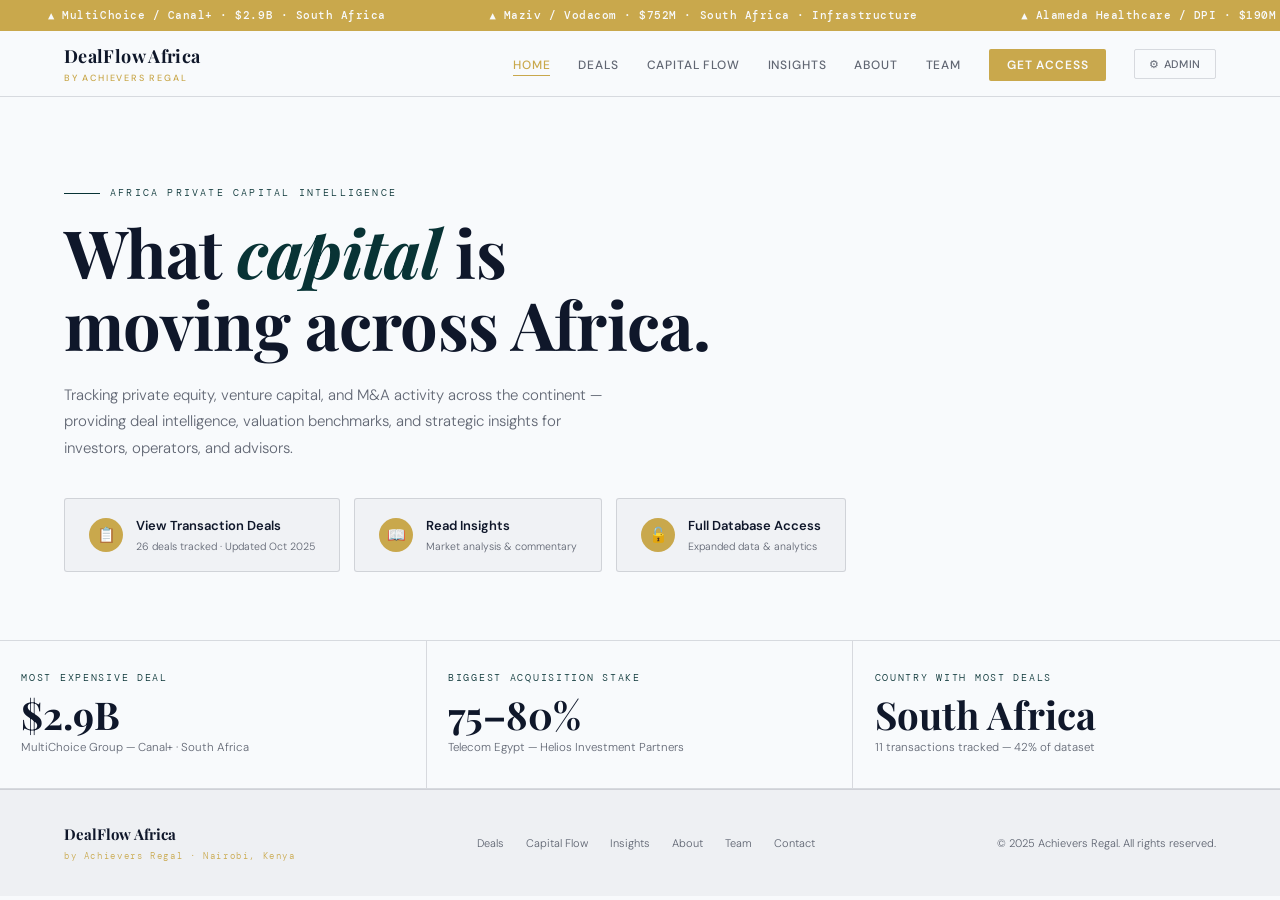
==== commit 36e4dd8b: "color changes" ====
--- a/index.html
+++ b/index.html
@@ -40,13 +40,13 @@
     "contactPoint": [
       {
         "@type": "ContactPoint",
-        "email": "grace@achieversregal.com",
+        "email": "gkagure8@gmail.com",
         "contactType": "sales",
         "name": "Grace Kagure"
       },
       {
         "@type": "ContactPoint",
-        "email": "beryl@achieversregal.com",
+        "email": "terrylberyl@gmail.com",
         "contactType": "sales",
         "name": "Beryl Nyajuoga"
       }
@@ -107,7 +107,7 @@
 <!-- HERO -->
 <div class="hero" style="padding:88px 5% 68px;position:relative;overflow:hidden;border-bottom:1px solid var(--border);">
   <div class="eyebrow">Africa Private Capital Intelligence</div>
-  <h1 style="font-family:'Playfair Display',serif;font-size:clamp(36px,5.2vw,68px);font-weight:700;line-height:1.08;letter-spacing:-.01em;max-width:760px;margin-bottom:22px;">What <em style="font-style:italic;color:var(--gold)">capital</em> is<br>moving across Africa.</h1>
+  <h1 style="font-family:'Playfair Display',serif;font-size:clamp(36px,5.2vw,68px);font-weight:700;line-height:1.08;letter-spacing:-.01em;max-width:760px;margin-bottom:22px;">What <em style="font-style:italic;color:#083335">capital</em> is<br>moving across Africa.</h1>
   <p style="font-size:15px;color:var(--muted);max-width:540px;line-height:1.78;">Tracking private equity, venture capital, and M&amp;A activity across the continent &mdash; providing deal intelligence, valuation benchmarks, and strategic insights for investors, operators, and advisors.</p>
   <div class="cta-row">
     <a href="deals.html" class="cta-card"><div class="ico">&#128203;</div><div><div class="lbl">View Transaction Deals</div><div class="sub">26 deals tracked &middot; Updated Oct 2025</div></div></a>
@@ -122,27 +122,6 @@
   <div class="stat-cell"><div class="sl">Biggest Acquisition Stake</div><div class="sv">75&ndash;80%</div><div class="sd">Telecom Egypt &mdash; Helios Investment Partners</div></div>
   <div class="stat-cell"><div class="sl">Country with Most Deals</div><div class="sv">South Africa</div><div class="sd">11 transactions tracked &mdash; 42% of dataset</div></div>
 </div>
-
-<!-- RECENT DEALS -->
-<section style="border-top:1px solid var(--border);">
-  <div class="sec-head">
-    <div class="sec-label">Latest Transactions</div>
-    <h2 class="sec-title">Recent Deals</h2>
-    <p class="sec-desc">A snapshot of the most recent M&amp;A, PE, and VC activity. <a href="deals.html" style="color:var(--gold);text-decoration:none;">View all 26 deals &rarr;</a></p>
-  </div>
-  <div id="recentDeals"></div>
-  <div style="margin-top:22px;"><a href="deals.html" style="display:inline-flex;align-items:center;gap:8px;color:var(--gold);font-size:13px;font-weight:500;text-decoration:none;border:1px solid var(--border);padding:10px 20px;border-radius:2px;">View Full Deal Database &rarr;</a></div>
-</section>
-
-<!-- INSIGHTS PREVIEW -->
-<section style="border-top:1px solid var(--border);background:linear-gradient(180deg,rgba(13,74,77,.2) 0%,transparent 100%);">
-  <div class="sec-head">
-    <div class="sec-label">News &amp; Insights</div>
-    <h2 class="sec-title">Latest Market Commentary</h2>
-    <p class="sec-desc">Deal analysis and macro themes shaping African private capital. <a href="insights.html" style="color:var(--gold);text-decoration:none;">View all insights &rarr;</a></p>
-  </div>
-  <div class="ins-grid" id="insightsPreview"></div>
-</section>
 
 <!-- FOOTER -->
 <footer>
@@ -241,31 +220,6 @@
   document.getElementById('m-sum').textContent=d.summary;
   document.getElementById('dealModal').classList.add('open');
 }
-// Recent deals table (5 rows)
-var rb=document.getElementById('recentDeals');
-var h='<div class="tbl-wrap"><table><thead><tr><th></th><th>Date</th><th>Target</th><th>Acquirer</th><th>Country</th><th>Sector</th><th style="text-align:right">Value</th><th style="text-align:center">Stake</th></tr></thead><tbody>';
-DEALS.slice(0,20).forEach(function(d,i){
-  h+='<tr onclick="openModal('+i+')">'
-    +'<td class="td-logo">'+logoHtml(d)+'</td>'
-    +'<td class="td-date">'+d.date+'</td>'
-    +'<td class="td-target">'+d.target+'</td>'
-    +'<td class="td-acq">'+d.acquirer+'</td>'
-    +'<td class="td-country"><span>'+d.country+'</span></td>'
-    +'<td class="td-sector"><span>'+d.sector+'</span></td>'
-    +'<td class="td-val '+(d.valueNum?'known':'undisclosed')+'">'+d.value+'</td>'
-    +'<td class="td-stake">'+d.stake+'</td></tr>';
-});
-h+='</tbody></table></div>';
-rb.innerHTML=h;
-// Insights preview (3 cards)
-var ig=document.getElementById('insightsPreview');
-ig.innerHTML=INSIGHTS.slice(0,6).map(function(ins){
-  return'<a href="insights.html" class="ins-card'+(ins.type==='macro'?' macro':'')+'">'
-    +'<div class="ins-tag">'+ins.tag+'</div>'
-    +'<div class="ins-title">'+ins.title+'</div>'
-    +'<div class="ins-blurb">'+ins.blurb+'</div>'
-    +'<div class="ins-link">'+(ins.type==='macro'?'Read Analysis':'Read Insight')+'</div></a>';
-}).join('');
 function switchTab(id,btn){
   document.querySelectorAll('.admin-section').forEach(function(s){s.classList.remove('active');});
   document.querySelectorAll('.atab').forEach(function(t){t.classList.remove('active');});
--- a/style.css
+++ b/style.css
@@ -2,12 +2,12 @@
 @import url('https://fonts.googleapis.com/css2?family=Playfair+Display:ital,wght@0,400;0,600;0,700;1,400&family=DM+Sans:opsz,wght@9..40,300;9..40,400;9..40,500;9..40,600&family=DM+Mono:wght@400;500&display=swap');
 
 :root{
-  --green:#083335;--green-mid:#0d4a4d;--green-light:#145557;
+  --green:#f8fafc;--green-mid:#eef2f7;--green-light:#e2e8f0;
   --gold:#c9a84c;--gold-light:#e2c06e;--gold-dim:rgba(201,168,76,0.15);
-  --white:#ffffff;--off-white:#f4f1ea;
-  --muted:rgba(255,255,255,0.55);
-  --border:rgba(201,168,76,0.22);--border-sub:rgba(255,255,255,0.07);
-  --card:rgba(255,255,255,0.035);
+  --white:#0f172a;--off-white:#ffffff;
+  --muted:rgba(15,23,42,0.65);
+  --border:rgba(15,23,42,0.14);--border-sub:rgba(15,23,42,0.08);
+  --card:rgba(15,23,42,0.03);
 }
 *{margin:0;padding:0;box-sizing:border-box;}
 html{scroll-behavior:smooth;}
@@ -24,25 +24,25 @@
 @keyframes tick{0%{transform:translateX(0)}100%{transform:translateX(-50%)}}
 
 /* NAV */
-nav{position:sticky;top:0;z-index:200;background:rgba(8,51,53,.97);backdrop-filter:blur(12px);border-bottom:1px solid var(--border);display:flex;align-items:center;justify-content:space-between;padding:0 5%;height:66px;}
+nav{position:sticky;top:0;z-index:200;background:rgba(248,250,252,.97);backdrop-filter:blur(12px);border-bottom:1px solid var(--border);display:flex;align-items:center;justify-content:space-between;padding:0 5%;height:66px;}
 .logo-wrap{text-decoration:none;color:var(--white);}
 .logo-wrap .l1{font-family:'Playfair Display',serif;font-size:18px;font-weight:700;letter-spacing:.02em;}
 .logo-wrap .l2{font-size:9px;letter-spacing:.2em;text-transform:uppercase;color:var(--gold);font-weight:500;}
 .nav-links{display:flex;gap:28px;list-style:none;align-items:center;}
-.nav-links a{color:rgba(255,255,255,.65);text-decoration:none;font-size:12px;font-weight:500;letter-spacing:.07em;text-transform:uppercase;transition:color .2s;}
+.nav-links a{color:var(--muted);text-decoration:none;font-size:12px;font-weight:500;letter-spacing:.07em;text-transform:uppercase;transition:color .2s;}
 .nav-links a:hover,.nav-links a.active-page{color:var(--gold);}
 .nav-links a.active-page{border-bottom:1px solid var(--gold);padding-bottom:2px;}
 .btn-cta{background:var(--gold);color:var(--green)!important;padding:8px 18px;border-radius:2px;font-weight:600!important;}
 .btn-cta:hover{background:var(--gold-light)!important;}
-.admin-btn{background:none;border:1px solid rgba(255,255,255,.2);color:rgba(255,255,255,.5)!important;padding:7px 14px;border-radius:2px;cursor:pointer;font-size:11px;letter-spacing:.06em;font-family:'DM Sans',sans-serif;text-transform:uppercase;font-weight:500;transition:all .2s;}
+.admin-btn{background:none;border:1px solid var(--border);color:var(--muted)!important;padding:7px 14px;border-radius:2px;cursor:pointer;font-size:11px;letter-spacing:.06em;font-family:'DM Sans',sans-serif;text-transform:uppercase;font-weight:500;transition:all .2s;}
 .admin-btn:hover{border-color:var(--gold);color:var(--gold)!important;}
 .mobile-toggle{display:none;background:none;border:none;color:var(--white);font-size:20px;cursor:pointer;padding:4px;}
 
 /* PAGE HEADER (inner pages) */
 .page-header{padding:60px 5% 48px;border-bottom:1px solid var(--border);position:relative;overflow:hidden;}
 .page-header::after{content:'';position:absolute;top:-80px;right:-60px;width:400px;height:400px;background:radial-gradient(ellipse,rgba(201,168,76,.07) 0%,transparent 70%);pointer-events:none;}
-.eyebrow{display:flex;align-items:center;gap:10px;font-family:'DM Mono',monospace;font-size:10px;letter-spacing:.22em;text-transform:uppercase;color:var(--gold);margin-bottom:14px;}
-.eyebrow::before{content:'';width:36px;height:1px;background:var(--gold);}
+.eyebrow{display:flex;align-items:center;gap:10px;font-family:'DM Mono',monospace;font-size:10px;letter-spacing:.22em;text-transform:uppercase;color:#083335;margin-bottom:14px;}
+.eyebrow::before{content:'';width:36px;height:1px;background:#083335;}
 .page-header h1{font-family:'Playfair Display',serif;font-size:clamp(30px,4.5vw,56px);font-weight:700;line-height:1.1;letter-spacing:-.01em;}
 .page-header h1 em{font-style:italic;color:var(--gold);}
 .page-header p{font-size:14.5px;color:var(--muted);max-width:520px;line-height:1.78;margin-top:14px;}
@@ -58,11 +58,11 @@
 /* DEALS TABLE */
 .toolbar{display:flex;gap:10px;margin-bottom:22px;flex-wrap:wrap;align-items:center;justify-content:space-between;}
 .filters{display:flex;gap:8px;flex-wrap:wrap;}
-.fbtn{font-size:11px;font-family:'DM Sans',sans-serif;font-weight:500;letter-spacing:.05em;padding:6px 14px;border-radius:2px;border:1px solid var(--border);background:transparent;color:rgba(255,255,255,.55);cursor:pointer;transition:all .2s;}
+.fbtn{font-size:11px;font-family:'DM Sans',sans-serif;font-weight:500;letter-spacing:.05em;padding:6px 14px;border-radius:2px;border:1px solid var(--border);background:transparent;color:var(--muted);cursor:pointer;transition:all .2s;}
 .fbtn.active,.fbtn:hover{background:var(--gold-dim);border-color:var(--gold);color:var(--white);}
-.srch{display:flex;align-items:center;gap:8px;background:rgba(255,255,255,.04);border:1px solid var(--border-sub);border-radius:2px;padding:6px 13px;}
+.srch{display:flex;align-items:center;gap:8px;background:rgba(15,23,42,.03);border:1px solid var(--border-sub);border-radius:2px;padding:6px 13px;}
 .srch input{background:none;border:none;outline:none;color:var(--white);font-size:12px;font-family:'DM Sans',sans-serif;width:170px;}
-.srch input::placeholder{color:rgba(255,255,255,.28);}
+.srch input::placeholder{color:rgba(15,23,42,.35);}
 .tbl-wrap{overflow-x:auto;border-radius:4px;box-shadow:0 2px 24px rgba(0,0,0,.18);}
 table{width:100%;border-collapse:collapse;font-size:12.5px;background:#fff;}
 thead tr{border-bottom:2px solid var(--green);}
@@ -91,7 +91,7 @@
 .tbl-footer a{font-size:12px;color:var(--gold);text-decoration:none;border-bottom:1px solid var(--border);}
 
 /* CAPITAL FLOW */
-.flow-container{background:rgba(0,0,0,.15);border:1px solid var(--border);border-radius:6px;padding:40px;overflow:hidden;position:relative;}
+.flow-container{background:rgba(15,23,42,.04);border:1px solid var(--border);border-radius:6px;padding:40px;overflow:hidden;position:relative;}
 .flow-title{font-family:'Playfair Display',serif;font-size:22px;font-weight:700;margin-bottom:6px;}
 .flow-sub{font-size:12px;color:var(--muted);margin-bottom:32px;font-family:'DM Mono',monospace;letter-spacing:.1em;text-transform:uppercase;}
 .flow-map{position:relative;height:320px;margin-bottom:32px;}
@@ -126,11 +126,11 @@
 
 /* ABOUT / SERVICES */
 .about-grid{display:grid;grid-template-columns:1fr 1fr;gap:56px;align-items:start;}
-.about-body p{font-size:14px;color:rgba(255,255,255,.72);line-height:1.8;margin-bottom:14px;}
+.about-body p{font-size:14px;color:var(--muted);line-height:1.8;margin-bottom:14px;}
 .creds{margin-top:28px;display:flex;flex-direction:column;gap:11px;}
 .cred{display:flex;gap:11px;align-items:flex-start;}
 .cdot{width:5px;height:5px;background:var(--gold);border-radius:50%;margin-top:9px;flex-shrink:0;}
-.cred p{font-size:13px;color:rgba(255,255,255,.65);}
+.cred p{font-size:13px;color:var(--muted);}
 .svc-grid{display:grid;grid-template-columns:1fr 1fr;gap:14px;}
 .svc{background:var(--card);border:1px solid var(--border-sub);border-radius:3px;overflow:hidden;transition:all .2s;}
 .svc:hover{border-color:var(--border);transform:translateY(-2px);box-shadow:0 8px 24px rgba(0,0,0,.2);}
@@ -147,7 +147,7 @@
 .tc-role{font-size:10px;letter-spacing:.14em;text-transform:uppercase;color:var(--gold);font-family:'DM Mono',monospace;margin-bottom:14px;}
 .tc-bio{font-size:12.5px;color:var(--muted);line-height:1.7;}
 .tc-links{display:flex;gap:11px;margin-top:18px;flex-wrap:wrap;}
-.tc-links a{font-size:11px;color:rgba(255,255,255,.45);text-decoration:none;border-bottom:1px solid var(--border-sub);padding-bottom:1px;transition:color .2s;}
+.tc-links a{font-size:11px;color:var(--muted);text-decoration:none;border-bottom:1px solid var(--border-sub);padding-bottom:1px;transition:color .2s;}
 .tc-links a:hover{color:var(--gold);}
 
 /* CONTACT */
@@ -156,7 +156,7 @@
 .cd-list{display:flex;flex-direction:column;gap:13px;}
 .cd{display:flex;gap:11px;align-items:center;}
 .cd .cdi{width:30px;height:30px;background:var(--gold-dim);border:1px solid var(--border);border-radius:2px;display:flex;align-items:center;justify-content:center;font-size:12px;flex-shrink:0;}
-.cd .cdt{font-size:13px;color:rgba(255,255,255,.65);}
+.cd .cdt{font-size:13px;color:var(--muted);}
 .cd .cdt a{color:var(--gold);text-decoration:none;}
 .cf{display:flex;flex-direction:column;gap:13px;}
 .frow{display:grid;grid-template-columns:1fr 1fr;gap:13px;}
@@ -170,13 +170,13 @@
 .sbtn:hover{background:var(--gold-light);}
 
 /* FOOTER */
-footer{background:rgba(0,0,0,.22);border-top:1px solid var(--border);padding:32px 5%;display:flex;align-items:center;justify-content:space-between;flex-wrap:wrap;gap:18px;}
+footer{background:rgba(15,23,42,.04);border-top:1px solid var(--border);padding:32px 5%;display:flex;align-items:center;justify-content:space-between;flex-wrap:wrap;gap:18px;}
 .fb .f1{font-family:'Playfair Display',serif;font-size:15px;font-weight:700;}
 .fb .f2{font-family:'DM Mono',monospace;font-size:9px;letter-spacing:.18em;color:var(--gold);margin-top:2px;}
 .flinks{display:flex;gap:22px;}
-.flinks a{font-size:11px;color:rgba(255,255,255,.38);text-decoration:none;transition:color .2s;}
+.flinks a{font-size:11px;color:var(--muted);text-decoration:none;transition:color .2s;}
 .flinks a:hover{color:var(--gold);}
-.fcopy{font-size:11px;color:rgba(255,255,255,.3);}
+.fcopy{font-size:11px;color:var(--muted);}
 
 /* DEAL MODAL */
 .modal-bg{display:none;position:fixed;inset:0;background:rgba(0,0,0,.72);z-index:500;align-items:center;justify-content:center;padding:20px;}
@@ -249,7 +249,7 @@
 .stats-band{display:grid;grid-template-columns:repeat(3,1fr);border-bottom:1px solid var(--border);}
 .stat-cell{padding:30px 5%;border-right:1px solid var(--border);}
 .stat-cell:last-child{border-right:none;}
-.stat-cell .sl{font-family:'DM Mono',monospace;font-size:9.5px;letter-spacing:.18em;text-transform:uppercase;color:var(--gold);margin-bottom:8px;}
+.stat-cell .sl{font-family:'DM Mono',monospace;font-size:9.5px;letter-spacing:.18em;text-transform:uppercase;color:#083335;margin-bottom:8px;}
 .stat-cell .sv{font-family:'Playfair Display',serif;font-size:clamp(24px,3vw,40px);font-weight:700;line-height:1;}
 .stat-cell .sd{font-size:11.5px;color:var(--muted);margin-top:6px;}
 
@@ -259,13 +259,13 @@
 .cta-card:hover{background:rgba(201,168,76,.09);border-color:var(--gold);transform:translateY(-2px);}
 .cta-card .ico{width:34px;height:34px;background:var(--gold);border-radius:50%;display:flex;align-items:center;justify-content:center;flex-shrink:0;color:var(--green);font-size:15px;}
 .cta-card .lbl{font-size:13px;font-weight:600;}
-.cta-card .sub{font-size:10.5px;color:rgba(255,255,255,.42);margin-top:2px;}
+.cta-card .sub{font-size:10.5px;color:var(--muted);margin-top:2px;}
 
 /* RESPONSIVE */
 @media(max-width:860px){
   .about-grid,.contact-grid{grid-template-columns:1fr;}
   .mobile-toggle{display:block;}
-  .nav-links{display:none;position:absolute;top:66px;left:0;right:0;background:rgba(8,51,53,.98);flex-direction:column;gap:0;padding:12px 0;border-bottom:1px solid var(--border);}
+  .nav-links{display:none;position:absolute;top:66px;left:0;right:0;background:rgba(248,250,252,.98);flex-direction:column;gap:0;padding:12px 0;border-bottom:1px solid var(--border);}
   .nav-links.open{display:flex;}
   .nav-links li{width:100%;}
   .nav-links a,.nav-links button{display:block;width:100%;padding:12px 5%;border-radius:0;}
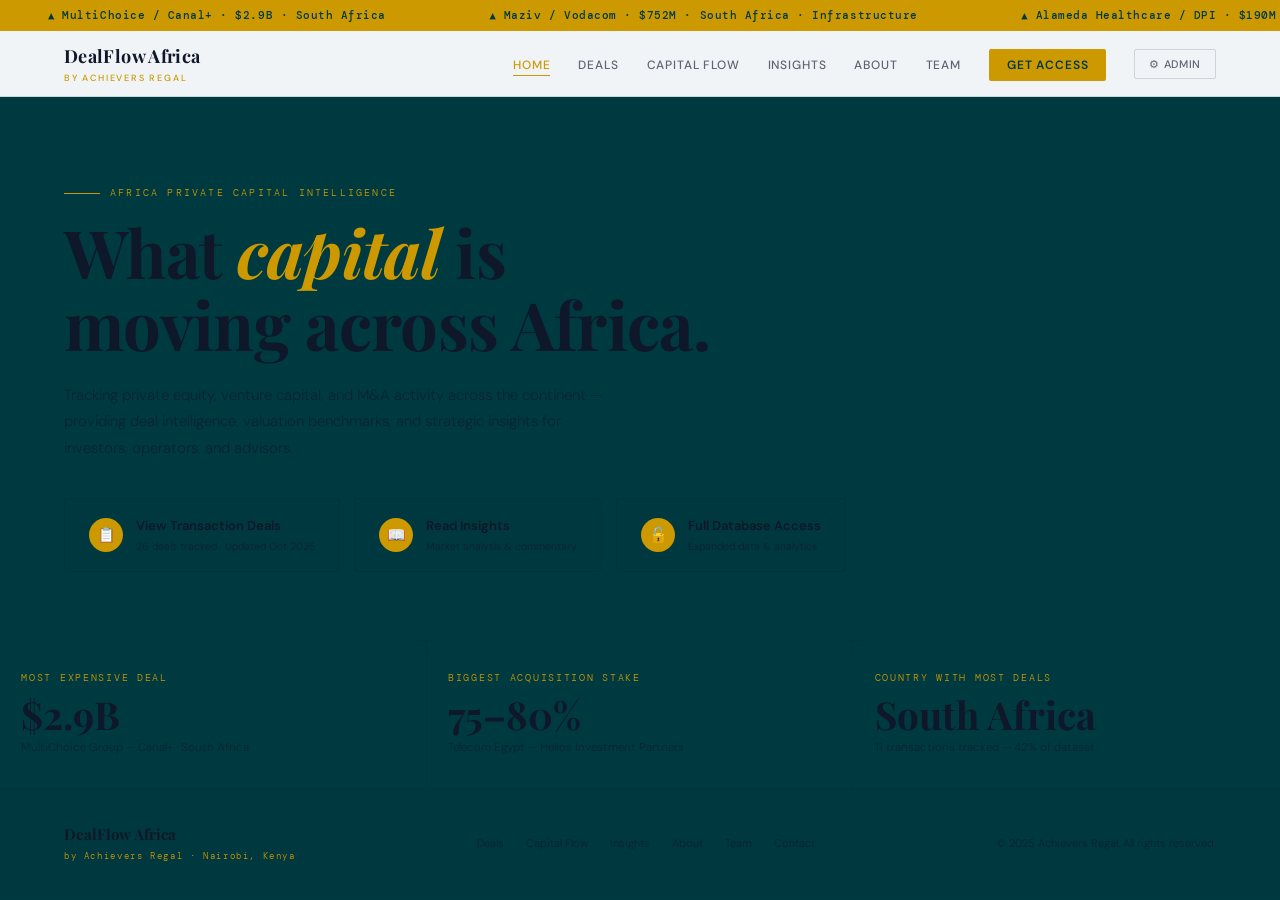
==== commit 881623d6: "color updates" ====
--- a/index.html
+++ b/index.html
@@ -107,7 +107,7 @@
 <!-- HERO -->
 <div class="hero" style="padding:88px 5% 68px;position:relative;overflow:hidden;border-bottom:1px solid var(--border);">
   <div class="eyebrow">Africa Private Capital Intelligence</div>
-  <h1 style="font-family:'Playfair Display',serif;font-size:clamp(36px,5.2vw,68px);font-weight:700;line-height:1.08;letter-spacing:-.01em;max-width:760px;margin-bottom:22px;">What <em style="font-style:italic;color:#083335">capital</em> is<br>moving across Africa.</h1>
+  <h1 style="font-family:'Playfair Display',serif;font-size:clamp(36px,5.2vw,68px);font-weight:700;line-height:1.08;letter-spacing:-.01em;max-width:760px;margin-bottom:22px;">What <em style="font-style:italic;color:var(--gold)">capital</em> is<br>moving across Africa.</h1>
   <p style="font-size:15px;color:var(--muted);max-width:540px;line-height:1.78;">Tracking private equity, venture capital, and M&amp;A activity across the continent &mdash; providing deal intelligence, valuation benchmarks, and strategic insights for investors, operators, and advisors.</p>
   <div class="cta-row">
     <a href="deals.html" class="cta-card"><div class="ico">&#128203;</div><div><div class="lbl">View Transaction Deals</div><div class="sub">26 deals tracked &middot; Updated Oct 2025</div></div></a>
--- a/style.css
+++ b/style.css
@@ -2,8 +2,8 @@
 @import url('https://fonts.googleapis.com/css2?family=Playfair+Display:ital,wght@0,400;0,600;0,700;1,400&family=DM+Sans:opsz,wght@9..40,300;9..40,400;9..40,500;9..40,600&family=DM+Mono:wght@400;500&display=swap');
 
 :root{
-  --green:#f8fafc;--green-mid:#eef2f7;--green-light:#e2e8f0;
-  --gold:#c9a84c;--gold-light:#e2c06e;--gold-dim:rgba(201,168,76,0.15);
+  --green:#003A41;
+  --gold:#cc9900;
   --white:#0f172a;--off-white:#ffffff;
   --muted:rgba(15,23,42,0.65);
   --border:rgba(15,23,42,0.14);--border-sub:rgba(15,23,42,0.08);
@@ -33,7 +33,7 @@
 .nav-links a:hover,.nav-links a.active-page{color:var(--gold);}
 .nav-links a.active-page{border-bottom:1px solid var(--gold);padding-bottom:2px;}
 .btn-cta{background:var(--gold);color:var(--green)!important;padding:8px 18px;border-radius:2px;font-weight:600!important;}
-.btn-cta:hover{background:var(--gold-light)!important;}
+.btn-cta:hover{background:var(--gold)!important;}
 .admin-btn{background:none;border:1px solid var(--border);color:var(--muted)!important;padding:7px 14px;border-radius:2px;cursor:pointer;font-size:11px;letter-spacing:.06em;font-family:'DM Sans',sans-serif;text-transform:uppercase;font-weight:500;transition:all .2s;}
 .admin-btn:hover{border-color:var(--gold);color:var(--gold)!important;}
 .mobile-toggle{display:none;background:none;border:none;color:var(--white);font-size:20px;cursor:pointer;padding:4px;}
@@ -41,8 +41,8 @@
 /* PAGE HEADER (inner pages) */
 .page-header{padding:60px 5% 48px;border-bottom:1px solid var(--border);position:relative;overflow:hidden;}
 .page-header::after{content:'';position:absolute;top:-80px;right:-60px;width:400px;height:400px;background:radial-gradient(ellipse,rgba(201,168,76,.07) 0%,transparent 70%);pointer-events:none;}
-.eyebrow{display:flex;align-items:center;gap:10px;font-family:'DM Mono',monospace;font-size:10px;letter-spacing:.22em;text-transform:uppercase;color:#083335;margin-bottom:14px;}
-.eyebrow::before{content:'';width:36px;height:1px;background:#083335;}
+.eyebrow{display:flex;align-items:center;gap:10px;font-family:'DM Mono',monospace;font-size:10px;letter-spacing:.22em;text-transform:uppercase;color:var(--gold);margin-bottom:14px;}
+.eyebrow::before{content:'';width:36px;height:1px;background:var(--gold);}
 .page-header h1{font-family:'Playfair Display',serif;font-size:clamp(30px,4.5vw,56px);font-weight:700;line-height:1.1;letter-spacing:-.01em;}
 .page-header h1 em{font-style:italic;color:var(--gold);}
 .page-header p{font-size:14.5px;color:var(--muted);max-width:520px;line-height:1.78;margin-top:14px;}
@@ -59,7 +59,7 @@
 .toolbar{display:flex;gap:10px;margin-bottom:22px;flex-wrap:wrap;align-items:center;justify-content:space-between;}
 .filters{display:flex;gap:8px;flex-wrap:wrap;}
 .fbtn{font-size:11px;font-family:'DM Sans',sans-serif;font-weight:500;letter-spacing:.05em;padding:6px 14px;border-radius:2px;border:1px solid var(--border);background:transparent;color:var(--muted);cursor:pointer;transition:all .2s;}
-.fbtn.active,.fbtn:hover{background:var(--gold-dim);border-color:var(--gold);color:var(--white);}
+.fbtn.active,.fbtn:hover{background:var(--gold);border-color:var(--gold);color:var(--white);}
 .srch{display:flex;align-items:center;gap:8px;background:rgba(15,23,42,.03);border:1px solid var(--border-sub);border-radius:2px;padding:6px 13px;}
 .srch input{background:none;border:none;outline:none;color:var(--white);font-size:12px;font-family:'DM Sans',sans-serif;width:170px;}
 .srch input::placeholder{color:rgba(15,23,42,.35);}
@@ -107,7 +107,7 @@
 .flow-bar-item .fb-label{font-size:11px;color:var(--muted);margin-bottom:6px;display:flex;justify-content:space-between;}
 .flow-bar-item .fb-label span{color:var(--gold);font-family:'DM Mono',monospace;font-size:10px;}
 .flow-bar-item .fb-track{height:6px;background:rgba(255,255,255,.1);border-radius:3px;overflow:hidden;}
-.flow-bar-item .fb-fill{height:100%;background:linear-gradient(90deg,var(--gold),var(--gold-light));border-radius:3px;animation:barGrow 1.2s ease-out forwards;}
+.flow-bar-item .fb-fill{height:100%;background:var(--gold);border-radius:3px;animation:barGrow 1.2s ease-out forwards;}
 @keyframes barGrow{from{width:0}to{width:var(--pct)}}
 .flow-legend{display:flex;gap:20px;flex-wrap:wrap;margin-top:24px;padding-top:20px;border-top:1px solid var(--border-sub);}
 .flow-legend .fl-item{display:flex;align-items:center;gap:8px;font-size:11px;color:var(--muted);}
@@ -142,7 +142,7 @@
 /* TEAM */
 .team-grid{display:grid;grid-template-columns:repeat(auto-fill,minmax(320px,1fr));gap:22px;}
 .tc{background:var(--card);border:1px solid var(--border-sub);border-radius:4px;padding:30px;}
-.tc-init{width:52px;height:52px;background:var(--gold-dim);border:1px solid var(--border);border-radius:50%;display:flex;align-items:center;justify-content:center;font-family:'Playfair Display',serif;font-size:19px;font-weight:700;color:var(--gold);margin-bottom:16px;}
+.tc-init{width:52px;height:52px;background:var(--gold);border:1px solid var(--border);border-radius:50%;display:flex;align-items:center;justify-content:center;font-family:'Playfair Display',serif;font-size:19px;font-weight:700;color:var(--gold);margin-bottom:16px;}
 .tc-name{font-family:'Playfair Display',serif;font-size:20px;font-weight:600;margin-bottom:3px;}
 .tc-role{font-size:10px;letter-spacing:.14em;text-transform:uppercase;color:var(--gold);font-family:'DM Mono',monospace;margin-bottom:14px;}
 .tc-bio{font-size:12.5px;color:var(--muted);line-height:1.7;}
@@ -155,7 +155,7 @@
 .ci p{font-size:14px;color:var(--muted);line-height:1.75;margin-bottom:22px;}
 .cd-list{display:flex;flex-direction:column;gap:13px;}
 .cd{display:flex;gap:11px;align-items:center;}
-.cd .cdi{width:30px;height:30px;background:var(--gold-dim);border:1px solid var(--border);border-radius:2px;display:flex;align-items:center;justify-content:center;font-size:12px;flex-shrink:0;}
+.cd .cdi{width:30px;height:30px;background:var(--gold);border:1px solid var(--border);border-radius:2px;display:flex;align-items:center;justify-content:center;font-size:12px;flex-shrink:0;}
 .cd .cdt{font-size:13px;color:var(--muted);}
 .cd .cdt a{color:var(--gold);text-decoration:none;}
 .cf{display:flex;flex-direction:column;gap:13px;}
@@ -167,7 +167,7 @@
 .ff textarea{resize:vertical;min-height:100px;}
 .ff select option{background:var(--green);}
 .sbtn{background:var(--gold);color:var(--green);font-family:'DM Sans',sans-serif;font-size:12.5px;font-weight:600;letter-spacing:.06em;text-transform:uppercase;padding:12px 30px;border:none;border-radius:2px;cursor:pointer;transition:background .2s;align-self:flex-start;}
-.sbtn:hover{background:var(--gold-light);}
+.sbtn:hover{background:var(--gold);}
 
 /* FOOTER */
 footer{background:rgba(15,23,42,.04);border-top:1px solid var(--border);padding:32px 5%;display:flex;align-items:center;justify-content:space-between;flex-wrap:wrap;gap:18px;}
@@ -216,7 +216,7 @@
 .af select option{background:#071f20;}
 .admin-btn-row{display:flex;gap:10px;margin-top:8px;}
 .a-submit{background:var(--gold);color:var(--green);font-family:'DM Sans',sans-serif;font-size:12px;font-weight:600;letter-spacing:.06em;text-transform:uppercase;padding:10px 24px;border:none;border-radius:2px;cursor:pointer;}
-.a-submit:hover{background:var(--gold-light);}
+.a-submit:hover{background:var(--gold);}
 .a-cancel{background:rgba(255,255,255,.06);color:rgba(255,255,255,.5);font-family:'DM Sans',sans-serif;font-size:12px;padding:10px 18px;border:1px solid rgba(255,255,255,.1);border-radius:2px;cursor:pointer;}
 .a-cancel:hover{color:var(--white);}
 .admin-list{display:flex;flex-direction:column;gap:8px;margin-bottom:20px;max-height:260px;overflow-y:auto;}
@@ -242,14 +242,14 @@
 .login-box input{width:100%;background:rgba(255,255,255,.05);border:1px solid rgba(255,255,255,.1);color:var(--white);font-family:'DM Sans',sans-serif;font-size:13px;padding:11px 14px;border-radius:2px;outline:none;margin-bottom:10px;text-align:center;letter-spacing:.2em;}
 .login-box input:focus{border-color:var(--gold);}
 .login-btn{width:100%;background:var(--gold);color:var(--green);font-family:'DM Sans',sans-serif;font-size:13px;font-weight:600;padding:11px;border:none;border-radius:2px;cursor:pointer;letter-spacing:.06em;text-transform:uppercase;}
-.login-btn:hover{background:var(--gold-light);}
+.login-btn:hover{background:var(--gold);}
 .login-err{font-size:11.5px;color:#ff8080;margin-top:8px;display:none;}
 
 /* STATS BAND */
 .stats-band{display:grid;grid-template-columns:repeat(3,1fr);border-bottom:1px solid var(--border);}
 .stat-cell{padding:30px 5%;border-right:1px solid var(--border);}
 .stat-cell:last-child{border-right:none;}
-.stat-cell .sl{font-family:'DM Mono',monospace;font-size:9.5px;letter-spacing:.18em;text-transform:uppercase;color:#083335;margin-bottom:8px;}
+.stat-cell .sl{font-family:'DM Mono',monospace;font-size:9.5px;letter-spacing:.18em;text-transform:uppercase;color:var(--gold);margin-bottom:8px;}
 .stat-cell .sv{font-family:'Playfair Display',serif;font-size:clamp(24px,3vw,40px);font-weight:700;line-height:1;}
 .stat-cell .sd{font-size:11.5px;color:var(--muted);margin-top:6px;}
 
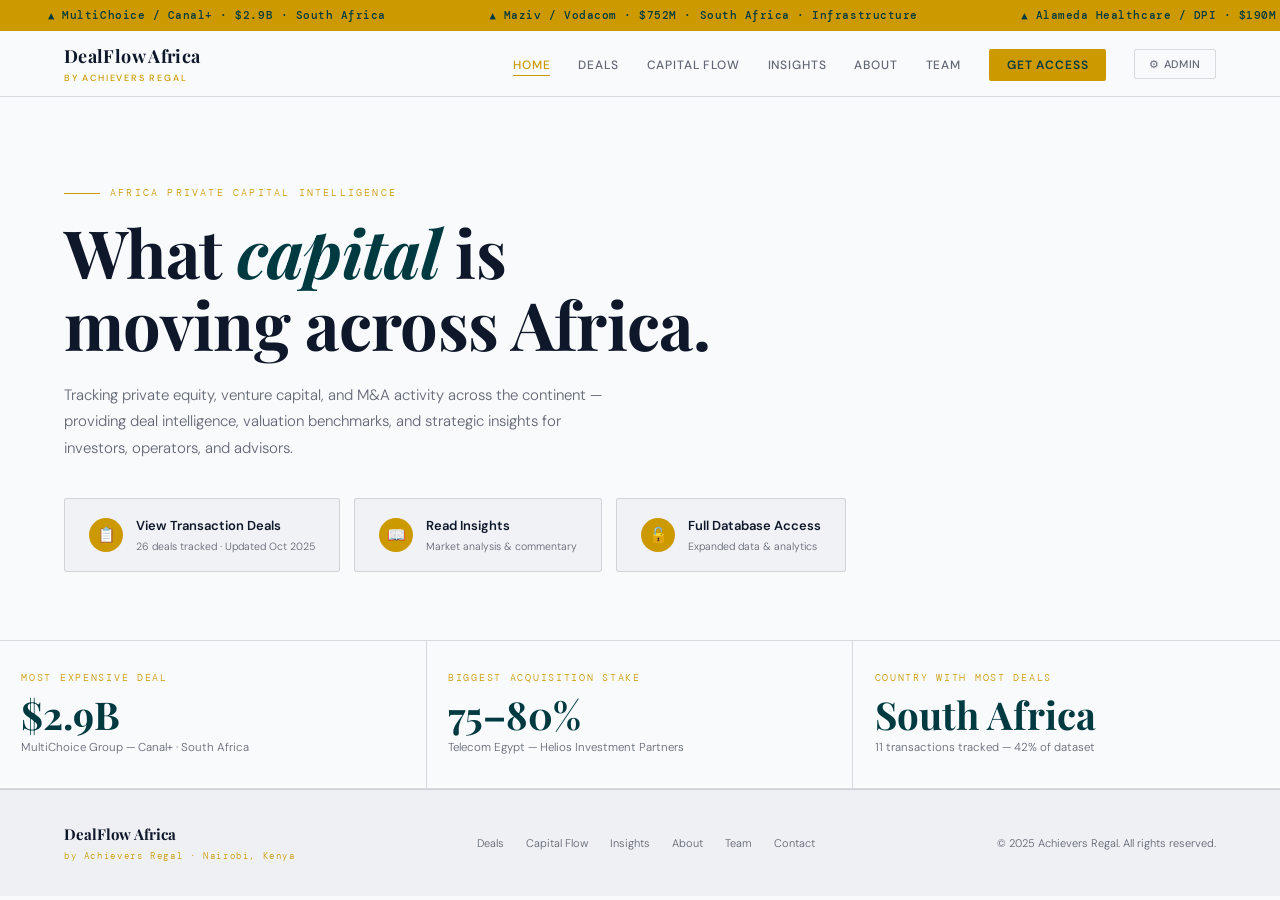
==== commit ac99e4ed: "color changes" ====
--- a/index.html
+++ b/index.html
@@ -107,7 +107,7 @@
 <!-- HERO -->
 <div class="hero" style="padding:88px 5% 68px;position:relative;overflow:hidden;border-bottom:1px solid var(--border);">
   <div class="eyebrow">Africa Private Capital Intelligence</div>
-  <h1 style="font-family:'Playfair Display',serif;font-size:clamp(36px,5.2vw,68px);font-weight:700;line-height:1.08;letter-spacing:-.01em;max-width:760px;margin-bottom:22px;">What <em style="font-style:italic;color:var(--gold)">capital</em> is<br>moving across Africa.</h1>
+  <h1 style="font-family:'Playfair Display',serif;font-size:clamp(36px,5.2vw,68px);font-weight:700;line-height:1.08;letter-spacing:-.01em;max-width:760px;margin-bottom:22px;">What <em style="font-style:italic;color:var(--green)">capital</em> is<br>moving across Africa.</h1>
   <p style="font-size:15px;color:var(--muted);max-width:540px;line-height:1.78;">Tracking private equity, venture capital, and M&amp;A activity across the continent &mdash; providing deal intelligence, valuation benchmarks, and strategic insights for investors, operators, and advisors.</p>
   <div class="cta-row">
     <a href="deals.html" class="cta-card"><div class="ico">&#128203;</div><div><div class="lbl">View Transaction Deals</div><div class="sub">26 deals tracked &middot; Updated Oct 2025</div></div></a>
--- a/style.css
+++ b/style.css
@@ -4,6 +4,7 @@
 :root{
   --green:#003A41;
   --gold:#cc9900;
+  --bg:#f8fafc;
   --white:#0f172a;--off-white:#ffffff;
   --muted:rgba(15,23,42,0.65);
   --border:rgba(15,23,42,0.14);--border-sub:rgba(15,23,42,0.08);
@@ -11,7 +12,7 @@
 }
 *{margin:0;padding:0;box-sizing:border-box;}
 html{scroll-behavior:smooth;}
-body{background:var(--green);color:var(--white);font-family:'DM Sans',sans-serif;font-weight:300;line-height:1.65;overflow-x:hidden;}
+body{background:var(--bg);color:var(--white);font-family:'DM Sans',sans-serif;font-weight:300;line-height:1.65;overflow-x:hidden;}
 
 /* PAGE TRANSITIONS */
 body{animation:pageIn .35s ease both;}
@@ -40,7 +41,7 @@
 
 /* PAGE HEADER (inner pages) */
 .page-header{padding:60px 5% 48px;border-bottom:1px solid var(--border);position:relative;overflow:hidden;}
-.page-header::after{content:'';position:absolute;top:-80px;right:-60px;width:400px;height:400px;background:radial-gradient(ellipse,rgba(201,168,76,.07) 0%,transparent 70%);pointer-events:none;}
+.page-header::after{content:'';position:absolute;top:-80px;right:-60px;width:400px;height:400px;background:radial-gradient(ellipse,rgba(204,153,0,.07) 0%,transparent 70%);pointer-events:none;}
 .eyebrow{display:flex;align-items:center;gap:10px;font-family:'DM Mono',monospace;font-size:10px;letter-spacing:.22em;text-transform:uppercase;color:var(--gold);margin-bottom:14px;}
 .eyebrow::before{content:'';width:36px;height:1px;background:var(--gold);}
 .page-header h1{font-family:'Playfair Display',serif;font-size:clamp(30px,4.5vw,56px);font-weight:700;line-height:1.1;letter-spacing:-.01em;}
@@ -116,7 +117,7 @@
 /* INSIGHTS */
 .ins-grid{display:grid;grid-template-columns:repeat(auto-fill,minmax(290px,1fr));gap:18px;}
 .ins-card{background:var(--card);border:1px solid var(--border-sub);border-radius:4px;padding:26px;transition:all .25s;text-decoration:none;color:var(--white);display:block;}
-.ins-card:hover{background:rgba(201,168,76,.06);border-color:var(--border);transform:translateY(-2px);}
+.ins-card:hover{background:rgba(204,153,0,.06);border-color:var(--border);transform:translateY(-2px);}
 .ins-tag{font-family:'DM Mono',monospace;font-size:9px;letter-spacing:.18em;text-transform:uppercase;color:var(--gold);margin-bottom:11px;}
 .ins-title{font-family:'Playfair Display',serif;font-size:16px;font-weight:600;line-height:1.3;margin-bottom:9px;}
 .ins-blurb{font-size:12.5px;color:var(--muted);line-height:1.65;}
@@ -226,7 +227,7 @@
 .ali-actions{display:flex;gap:8px;}
 .ali-del{background:none;border:none;color:rgba(255,100,100,.6);cursor:pointer;font-size:12px;padding:3px 8px;border-radius:2px;transition:all .2s;}
 .ali-del:hover{background:rgba(255,100,100,.1);color:#ff6464;}
-.admin-note{font-size:11.5px;color:var(--muted);line-height:1.6;padding:12px;background:rgba(201,168,76,.06);border:1px solid var(--border);border-radius:3px;margin-bottom:16px;}
+.admin-note{font-size:11.5px;color:var(--muted);line-height:1.6;padding:12px;background:rgba(204,153,0,.06);border:1px solid var(--border);border-radius:3px;margin-bottom:16px;}
 
 /* LOGIN */
 .login-overlay{display:none;position:fixed;inset:0;background:rgba(0,0,0,.85);z-index:700;align-items:center;justify-content:center;}
@@ -250,13 +251,13 @@
 .stat-cell{padding:30px 5%;border-right:1px solid var(--border);}
 .stat-cell:last-child{border-right:none;}
 .stat-cell .sl{font-family:'DM Mono',monospace;font-size:9.5px;letter-spacing:.18em;text-transform:uppercase;color:var(--gold);margin-bottom:8px;}
-.stat-cell .sv{font-family:'Playfair Display',serif;font-size:clamp(24px,3vw,40px);font-weight:700;line-height:1;}
+.stat-cell .sv{font-family:'Playfair Display',serif;font-size:clamp(24px,3vw,40px);font-weight:700;line-height:1;color:var(--green);}
 .stat-cell .sd{font-size:11.5px;color:var(--muted);margin-top:6px;}
 
 /* CTA CARDS (hero) */
 .cta-row{display:flex;gap:14px;flex-wrap:wrap;margin-top:36px;}
 .cta-card{display:flex;align-items:center;gap:13px;background:var(--card);border:1px solid var(--border);padding:16px 24px;border-radius:3px;text-decoration:none;color:var(--white);transition:all .25s;}
-.cta-card:hover{background:rgba(201,168,76,.09);border-color:var(--gold);transform:translateY(-2px);}
+.cta-card:hover{background:rgba(204,153,0,.09);border-color:var(--gold);transform:translateY(-2px);}
 .cta-card .ico{width:34px;height:34px;background:var(--gold);border-radius:50%;display:flex;align-items:center;justify-content:center;flex-shrink:0;color:var(--green);font-size:15px;}
 .cta-card .lbl{font-size:13px;font-weight:600;}
 .cta-card .sub{font-size:10.5px;color:var(--muted);margin-top:2px;}
@@ -275,3 +276,315 @@
   .svc-grid,.frow,.admin-frow{grid-template-columns:1fr;}
   .mgrid{grid-template-columns:1fr;}
 }
+
+/* SUCCESS PAGE */
+.page-success{min-height:100vh;display:flex;flex-direction:column;}
+.page-success main{flex:1;display:flex;align-items:center;justify-content:center;padding:80px 24px;position:relative;}
+.page-success main::before{content:'';position:absolute;inset:0;background:radial-gradient(ellipse at 50% 40%, rgba(204,153,0,.05) 0%, transparent 60%);pointer-events:none;}
+.page-success .success-card{max-width:560px;width:100%;text-align:center;position:relative;z-index:1;animation:successFadeUp .5s ease both;}
+@keyframes successFadeUp{from{opacity:0;transform:translateY(16px)}to{opacity:1;transform:translateY(0)}}
+.page-success .success-icon{width:72px;height:72px;margin:0 auto 28px;background:var(--gold);border:2px solid rgba(204,153,0,.35);border-radius:50%;display:flex;align-items:center;justify-content:center;animation:successPopIn .4s cubic-bezier(.34,1.56,.64,1) .1s both;}
+@keyframes successPopIn{from{transform:scale(.6);opacity:0}to{transform:scale(1);opacity:1}}
+.page-success .success-icon svg{color:var(--gold);}
+.page-success .success-card .eyebrow{font-family:'DM Mono',monospace;font-size:14px;letter-spacing:.15em;text-transform:uppercase;color:var(--gold);font-weight:500;margin-bottom:12px;}
+.page-success .success-card h1{font-family:'Playfair Display',serif;font-size:clamp(28px,5vw,40px);font-weight:400;color:var(--white);margin-bottom:12px;line-height:1.15;}
+.page-success .success-card .sub{font-size:16px;color:var(--muted);line-height:1.7;margin-bottom:36px;}
+.page-success .password-box{background:rgba(0,0,0,.3);border:1px solid rgba(204,153,0,.3);border-radius:4px;padding:28px 32px;margin-bottom:32px;text-align:left;position:relative;overflow:hidden;}
+.page-success .password-box::before{content:'';position:absolute;top:0;left:0;right:0;height:1px;background:linear-gradient(90deg, transparent, rgba(204,153,0,.5), transparent);}
+.page-success .pw-label{font-family:'DM Mono',monospace;font-size:10px;letter-spacing:.18em;text-transform:uppercase;color:var(--muted);margin-bottom:10px;}
+.page-success .pw-value{font-family:'DM Mono',monospace;font-size:22px;font-weight:500;color:var(--gold);letter-spacing:.08em;word-break:break-all;background:var(--gold);border:1px solid rgba(204,153,0,.15);border-radius:2px;padding:10px 14px;display:block;margin-bottom:14px;user-select:all;}
+.page-success .pw-instructions{font-size:14px;color:var(--muted);line-height:1.7;}
+.page-success .pw-instructions strong{color:rgba(255,255,255,.75);font-weight:600;}
+.page-success .pw-copy-row{display:flex;align-items:center;gap:12px;margin-top:10px;flex-wrap:wrap;}
+.page-success .pw-copy-btn{font-family:'DM Mono',monospace;font-size:11px;letter-spacing:.1em;text-transform:uppercase;background:none;border:1px solid rgba(204,153,0,.3);color:var(--gold);padding:6px 14px;border-radius:2px;cursor:pointer;transition:all .2s;}
+.page-success .pw-copy-btn:hover{background:var(--gold);border-color:var(--gold);}
+.page-success .pw-copy-ok{font-size:12px;color:rgba(204,153,0,.7);display:none;font-family:'DM Mono',monospace;}
+.page-success .deals-btn{display:inline-block;padding:15px 36px;background:var(--gold);color:var(--green);font-family:'DM Sans',sans-serif;font-size:15px;font-weight:700;letter-spacing:.04em;text-decoration:none;border-radius:2px;transition:background .2s, transform .15s;margin-bottom:24px;text-transform:uppercase;}
+.page-success .deals-btn:hover{background:var(--gold);transform:translateY(-2px);}
+.page-success .confirmation-note{font-size:14px;color:rgba(255,255,255,.35);line-height:1.7;}
+.page-success .confirmation-note a{color:rgba(204,153,0,.65);text-decoration:none;transition:color .2s;}
+.page-success .confirmation-note a:hover{color:var(--gold);}
+.page-success .tx-ref-line{margin-top:16px;font-family:'DM Mono',monospace;font-size:11px;color:rgba(255,255,255,.2);letter-spacing:.06em;}
+@media(max-width:720px){
+  .page-success main{padding:48px 20px;}
+  .page-success .password-box{padding:22px 20px;}
+  .page-success .pw-value{font-size:17px;}
+}
+
+/* PRICING PAGE */
+.page-pricing{min-height:100vh;}
+.page-pricing .page-header{padding:72px 80px 60px;border-bottom:1px solid var(--border);position:relative;overflow:hidden;text-align:center;}
+.page-pricing .page-header::before{content:'';position:absolute;inset:0;background:radial-gradient(ellipse at 50% 60%, rgba(204,153,0,.05) 0%, transparent 65%);pointer-events:none;}
+.page-pricing .eyebrow{font-family:'DM Mono',monospace;font-size:14px;letter-spacing:.15em;text-transform:uppercase;color:var(--gold);font-weight:500;margin-bottom:16px;}
+.page-pricing .page-header h1{font-family:'Playfair Display',serif;font-size:clamp(36px,5vw,54px);font-weight:400;line-height:1.1;color:var(--white);margin-bottom:18px;}
+.page-pricing .page-header h1 em{color:var(--gold);font-style:italic;}
+.page-pricing .page-header p{font-size:16px;color:var(--muted);line-height:1.75;max-width:560px;margin:0 auto;}
+.page-pricing .pricing-section{padding:72px 80px;position:relative;}
+.page-pricing .pricing-grid{display:grid;grid-template-columns:1fr 1fr;gap:24px;max-width:860px;margin:0 auto;}
+.page-pricing .pricing-card{background:rgba(255,255,255,.035);border:1px solid rgba(255,255,255,.07);border-radius:4px;padding:40px 36px 36px;display:flex;flex-direction:column;transition:transform .25s ease,border-color .25s ease,box-shadow .25s ease;position:relative;overflow:hidden;}
+.page-pricing .pricing-card::before{content:'';position:absolute;top:0;left:0;right:0;height:1px;background:linear-gradient(90deg,transparent,rgba(204,153,0,.2),transparent);opacity:0;transition:opacity .3s;}
+.page-pricing .pricing-card:hover{transform:translateY(-4px);border-color:rgba(255,255,255,.12);box-shadow:0 16px 48px rgba(0,0,0,.3);}
+.page-pricing .pricing-card:hover::before{opacity:1;}
+.page-pricing .pricing-card.featured{border-color:rgba(204,153,0,.35);background:rgba(204,153,0,.04);box-shadow:0 0 40px rgba(204,153,0,.06);}
+.page-pricing .pricing-card.featured::before{opacity:1;background:linear-gradient(90deg,transparent,rgba(204,153,0,.5),transparent);}
+.page-pricing .pricing-card.featured:hover{transform:translateY(-4px);border-color:rgba(204,153,0,.55);box-shadow:0 16px 56px rgba(204,153,0,.12);}
+.page-pricing .card-badge{position:absolute;top:18px;right:18px;font-family:'DM Mono',monospace;font-size:10px;letter-spacing:.12em;text-transform:uppercase;background:var(--gold);color:var(--green);padding:3px 9px;border-radius:2px;font-weight:500;}
+.page-pricing .card-plan{font-family:'DM Mono',monospace;font-size:11px;letter-spacing:.18em;text-transform:uppercase;color:var(--muted);margin-bottom:20px;}
+.page-pricing .card-price{margin-bottom:6px;}
+.page-pricing .card-price .amount{font-family:'Playfair Display',serif;font-size:48px;font-weight:600;color:var(--white);line-height:1;}
+.page-pricing .card-price .period{font-size:14px;color:var(--muted);margin-left:4px;}
+.page-pricing .card-subprice{font-size:14px;color:var(--gold);margin-bottom:28px;font-family:'DM Mono',monospace;letter-spacing:.04em;}
+.page-pricing .card-divider{height:1px;background:var(--border);margin-bottom:26px;}
+.page-pricing .save-tag{display:inline-block;font-family:'DM Mono',monospace;font-size:11px;letter-spacing:.1em;color:var(--gold);background:var(--gold);border:1px solid rgba(204,153,0,.2);padding:3px 9px;border-radius:2px;margin-bottom:26px;}
+.page-pricing .feature-list{list-style:none;display:flex;flex-direction:column;gap:13px;flex:1;margin-bottom:32px;}
+.page-pricing .feature-list li{display:flex;align-items:flex-start;gap:10px;font-size:14px;color:rgba(255,255,255,.8);line-height:1.5;}
+.page-pricing .feature-list li::before{content:'✓';color:var(--gold);font-weight:700;font-size:14px;flex-shrink:0;margin-top:1px;}
+.page-pricing .feature-list li.highlight{color:var(--gold);font-weight:500;}
+.page-pricing .feature-list li.highlight::before{content:'★';font-size:13px;}
+.page-pricing .card-btn{display:block;width:100%;padding:14px 20px;background:var(--gold);color:var(--green);font-family:'DM Sans',sans-serif;font-size:14px;font-weight:700;letter-spacing:.04em;text-align:center;border:none;border-radius:2px;cursor:pointer;transition:background .2s,transform .15s;text-transform:uppercase;}
+.page-pricing .card-btn:hover{background:var(--gold);transform:translateY(-1px);}
+.page-pricing .card-btn:active{transform:translateY(0);}
+.page-pricing .included-section{padding:0 80px 72px;}
+.page-pricing .included-inner{max-width:860px;margin:0 auto;border:1px solid var(--border);border-radius:4px;overflow:hidden;}
+.page-pricing .included-header{padding:28px 36px 24px;border-bottom:1px solid var(--border);background:rgba(255,255,255,.02);}
+.page-pricing .included-header .eyebrow{margin-bottom:6px;}
+.page-pricing .included-header h2{font-family:'Playfair Display',serif;font-size:22px;font-weight:400;color:var(--white);}
+.page-pricing .included-grid{display:grid;grid-template-columns:1fr 1fr;gap:0;}
+.page-pricing .included-item{padding:24px 36px;border-bottom:1px solid var(--border);border-right:1px solid var(--border);display:flex;align-items:flex-start;gap:14px;}
+.page-pricing .included-item:nth-child(even){border-right:none;}
+.page-pricing .included-item:nth-last-child(-n+2){border-bottom:none;}
+.page-pricing .included-icon{width:32px;height:32px;background:var(--gold);border:1px solid rgba(204,153,0,.15);border-radius:2px;display:flex;align-items:center;justify-content:center;flex-shrink:0;color:var(--gold);font-size:15px;}
+.page-pricing .included-text .it-title{font-size:14px;font-weight:600;color:var(--white);margin-bottom:4px;}
+.page-pricing .included-text .it-desc{font-size:14px;color:var(--muted);line-height:1.6;}
+.page-pricing .contact-section{padding:0 80px 72px;}
+.page-pricing .contact-inner{max-width:860px;margin:0 auto;padding:36px;background:rgba(255,255,255,.02);border:1px solid var(--border);border-radius:4px;display:flex;gap:48px;flex-wrap:wrap;align-items:flex-start;}
+.page-pricing .contact-col .eyebrow{margin-bottom:12px;}
+.page-pricing .contact-row{display:flex;align-items:center;gap:10px;margin-bottom:10px;font-size:14px;color:var(--muted);}
+.page-pricing .contact-row a{color:var(--gold);text-decoration:none;transition:color .2s;}
+.page-pricing .contact-row a:hover{color:var(--gold);}
+.page-pricing .contact-row .cicon{width:18px;height:18px;color:var(--gold);opacity:.7;flex-shrink:0;}
+.page-pricing .checkout-overlay{position:fixed;inset:0;background:rgba(0,0,0,.7);backdrop-filter:blur(6px);z-index:1000;display:flex;align-items:center;justify-content:center;opacity:0;pointer-events:none;transition:opacity .25s ease;}
+.page-pricing .checkout-overlay.open{opacity:1;pointer-events:all;}
+.page-pricing .checkout-box{background:#0c3d40;border:1px solid rgba(204,153,0,.25);border-radius:4px;padding:40px 44px;width:100%;max-width:440px;position:relative;box-shadow:0 24px 80px rgba(0,0,0,.5);transform:translateY(16px);transition:transform .25s ease;}
+.page-pricing .checkout-overlay.open .checkout-box{transform:translateY(0);}
+.page-pricing .checkout-box .co-close{position:absolute;top:14px;right:16px;background:none;border:none;color:var(--muted);font-size:18px;cursor:pointer;padding:4px 8px;transition:color .2s;}
+.page-pricing .checkout-box .co-close:hover{color:var(--white);}
+.page-pricing .checkout-plan-badge{display:inline-block;font-family:'DM Mono',monospace;font-size:10px;letter-spacing:.12em;text-transform:uppercase;color:var(--gold);background:var(--gold);border:1px solid rgba(204,153,0,.2);padding:3px 9px;border-radius:2px;margin-bottom:16px;}
+.page-pricing .checkout-box h3{font-family:'Playfair Display',serif;font-size:24px;font-weight:400;color:var(--white);margin-bottom:6px;}
+.page-pricing .checkout-box .co-sub{font-size:14px;color:var(--muted);margin-bottom:28px;line-height:1.6;}
+.page-pricing .co-field{margin-bottom:16px;}
+.page-pricing .co-field label{display:block;font-family:'DM Mono',monospace;font-size:10px;letter-spacing:.14em;text-transform:uppercase;color:var(--muted);margin-bottom:7px;}
+.page-pricing .co-field input{width:100%;background:rgba(255,255,255,.05);border:1px solid var(--border);border-radius:2px;color:var(--white);font-family:'DM Sans',sans-serif;font-size:14px;padding:11px 14px;outline:none;transition:border-color .2s;}
+.page-pricing .co-field input:focus{border-color:var(--gold);}
+.page-pricing .co-field input::placeholder{color:rgba(255,255,255,.25);}
+.page-pricing .co-err{font-size:13px;color:#e87;margin-bottom:14px;display:none;}
+.page-pricing .co-submit{width:100%;padding:14px 20px;background:var(--gold);color:var(--green);font-family:'DM Sans',sans-serif;font-size:14px;font-weight:700;letter-spacing:.04em;text-transform:uppercase;border:none;border-radius:2px;cursor:pointer;transition:background .2s;margin-top:6px;}
+.page-pricing .co-submit:hover{background:var(--gold);}
+.page-pricing .co-submit:disabled{opacity:.6;cursor:not-allowed;}
+.page-pricing .co-legal{margin-top:14px;font-size:12px;color:rgba(255,255,255,.3);text-align:center;line-height:1.5;}
+@media(max-width:900px){
+  .page-pricing .pricing-section{padding:56px 40px;}
+  .page-pricing .included-section{padding:0 40px 56px;}
+  .page-pricing .contact-section{padding:0 40px 56px;}
+  .page-pricing .page-header{padding:56px 40px 48px;}
+}
+@media(max-width:720px){
+  .page-pricing .pricing-section{padding:48px 20px;}
+  .page-pricing .pricing-grid{grid-template-columns:1fr;gap:20px;max-width:420px;}
+  .page-pricing .included-section{padding:0 20px 48px;}
+  .page-pricing .included-grid{grid-template-columns:1fr;}
+  .page-pricing .included-item{border-right:none!important;}
+  .page-pricing .included-item:nth-last-child(-n+2){border-bottom:1px solid var(--border);}
+  .page-pricing .included-item:last-child{border-bottom:none;}
+  .page-pricing .contact-section{padding:0 20px 48px;}
+  .page-pricing .contact-inner{padding:24px 20px;gap:28px;}
+  .page-pricing .page-header{padding:40px 20px 36px;}
+  .page-pricing .checkout-box{padding:32px 24px;margin:16px;max-width:calc(100% - 32px);}
+}
+
+/* CAPITAL FLOW PAGE */
+.page-capital-flow .loading-overlay{display:flex;flex-direction:column;align-items:center;justify-content:center;min-height:60vh;gap:16px;}
+.page-capital-flow .spinner{width:36px;height:36px;border:3px solid var(--border);border-top-color:var(--gold);border-radius:50%;animation:capitalSpin .8s linear infinite;}
+@keyframes capitalSpin{to{transform:rotate(360deg)}}
+.page-capital-flow .loading-overlay p{font-size:14px;color:var(--muted);font-family:'DM Mono',monospace;letter-spacing:.05em;}
+.page-capital-flow .page-content{display:none;}
+.page-capital-flow .page-content.loaded{display:block;}
+.page-capital-flow .page-header{padding:72px 80px 56px;border-bottom:1px solid var(--border);position:relative;overflow:hidden;}
+.page-capital-flow .page-header::before{content:'';position:absolute;inset:0;background:radial-gradient(ellipse at 70% 50%, rgba(204,153,0,.04) 0%, transparent 70%);pointer-events:none;}
+.page-capital-flow .eyebrow{font-family:'DM Mono',monospace;font-size:14px;letter-spacing:.15em;text-transform:uppercase;color:var(--gold);font-weight:500;margin-bottom:14px;}
+.page-capital-flow .page-header h1{font-family:'Playfair Display',serif;font-size:clamp(36px,5vw,56px);font-weight:400;line-height:1.1;color:var(--white);margin-bottom:16px;max-width:560px;}
+.page-capital-flow .page-header h1 em{color:var(--gold);font-style:italic;}
+.page-capital-flow .page-header p{font-size:14px;color:var(--muted);line-height:1.75;max-width:520px;}
+.page-capital-flow .kpi-strip{display:grid;grid-template-columns:repeat(6,1fr);border-bottom:1px solid var(--border);}
+.page-capital-flow .kpi{padding:28px 24px;border-right:1px solid var(--border);animation:capitalFadeUp .5s ease both;position:relative;}
+.page-capital-flow .kpi:last-child{border-right:none;}
+.page-capital-flow .kpi:nth-child(2){animation-delay:.06s;}
+.page-capital-flow .kpi:nth-child(3){animation-delay:.10s;}
+.page-capital-flow .kpi:nth-child(4){animation-delay:.14s;}
+.page-capital-flow .kpi:nth-child(5){animation-delay:.17s;}
+.page-capital-flow .kpi:nth-child(6){animation-delay:.20s;}
+@keyframes capitalFadeUp{from{opacity:0;transform:translateY(12px)}to{opacity:1;transform:translateY(0)}}
+.page-capital-flow .kpi-num{font-family:'DM Mono',monospace;font-size:26px;font-weight:500;color:var(--gold);line-height:1;margin-bottom:6px;letter-spacing:-.02em;}
+.page-capital-flow .kpi-label{font-size:14px;color:var(--muted);font-weight:400;line-height:1.3;}
+.page-capital-flow .kpi-tag{display:inline-block;margin-top:8px;font-family:'DM Mono',monospace;font-size:14px;color:rgba(204,153,0,.7);background:var(--gold);border:1px solid rgba(204,153,0,.15);padding:2px 7px;border-radius:2px;letter-spacing:.04em;}
+.page-capital-flow .section-hd{padding:48px 80px 32px;}
+.page-capital-flow .section-hd .eyebrow{margin-bottom:8px;}
+.page-capital-flow .section-hd h2{font-family:'Playfair Display',serif;font-size:28px;font-weight:400;color:var(--white);}
+.page-capital-flow .charts-outer{padding:0 80px 0;}
+.page-capital-flow .charts-grid{display:grid;grid-template-columns:1fr 1fr;gap:1px;background:var(--border);border:1px solid var(--border);border-radius:4px;overflow:hidden;margin-bottom:48px;}
+.page-capital-flow .chart-panel{background:var(--green);padding:36px 40px;animation:capitalFadeUp .5s ease both;position:relative;}
+.page-capital-flow .chart-panel:nth-child(2){animation-delay:.08s;}
+.page-capital-flow .chart-panel:nth-child(3){animation-delay:.13s;}
+.page-capital-flow .chart-panel:nth-child(4){animation-delay:.17s;}
+.page-capital-flow .chart-panel:nth-child(5){animation-delay:.21s;}
+.page-capital-flow .chart-panel:nth-child(6){animation-delay:.25s;}
+.page-capital-flow .panel-label{font-family:'DM Mono',monospace;font-size:14px;letter-spacing:.12em;text-transform:uppercase;color:rgba(204,153,0,.6);font-weight:500;margin-bottom:4px;}
+.page-capital-flow .panel-title{font-family:'Playfair Display',serif;font-size:18px;font-weight:400;color:var(--white);margin-bottom:4px;}
+.page-capital-flow .panel-sub{font-size:14px;color:var(--muted);margin-bottom:24px;}
+.page-capital-flow .chart-wrap{position:relative;width:100%;}
+.page-capital-flow .chart-wrap canvas{display:block;}
+.page-capital-flow .valuation-section{padding:0 80px 48px;}
+.page-capital-flow .multiples-grid{display:grid;grid-template-columns:repeat(auto-fill,minmax(280px,1fr));gap:12px;margin-top:8px;}
+.page-capital-flow .multiple-card{background:rgba(255,255,255,.03);border:1px solid var(--border);border-radius:3px;padding:20px;transition:border-color .2s,background .2s;}
+.page-capital-flow .multiple-card:hover{border-color:rgba(204,153,0,.3);background:rgba(204,153,0,.04);}
+.page-capital-flow .mc-target{font-family:'DM Sans',sans-serif;font-size:14px;font-weight:600;color:var(--white);margin-bottom:4px;}
+.page-capital-flow .mc-sector{font-size:14px;color:var(--muted);margin-bottom:14px;}
+.page-capital-flow .mc-stats{display:grid;grid-template-columns:1fr 1fr;gap:10px;}
+.page-capital-flow .mc-stat-lbl{font-family:'DM Mono',monospace;font-size:14px;color:rgba(255,255,255,.3);letter-spacing:.06em;text-transform:uppercase;margin-bottom:3px;}
+.page-capital-flow .mc-stat-val{font-family:'DM Mono',monospace;font-size:14px;font-weight:500;color:var(--gold);}
+.page-capital-flow .mc-stat-val.dim{color:var(--muted);}
+.page-capital-flow .table-section{padding:0 80px 48px;}
+.page-capital-flow .tbl-tabs{display:flex;gap:2px;margin-bottom:24px;background:rgba(255,255,255,.03);border:1px solid var(--border);border-radius:3px;padding:3px;width:fit-content;}
+.page-capital-flow .tab-btn{padding:7px 16px;font-family:'DM Sans',sans-serif;font-size:14px;font-weight:500;color:var(--muted);background:none;border:none;border-radius:2px;cursor:pointer;transition:all .2s;letter-spacing:.01em;}
+.page-capital-flow .tab-btn.active{background:rgba(204,153,0,.12);color:var(--gold);border:1px solid rgba(204,153,0,.2);}
+.page-capital-flow .tab-btn:hover:not(.active){color:var(--white);}
+.page-capital-flow .tbl-wrap{overflow-x:auto;}
+.page-capital-flow table{width:100%;border-collapse:collapse;}
+.page-capital-flow thead th{font-family:'DM Mono',monospace;font-size:14px;letter-spacing:.08em;text-transform:uppercase;color:rgba(255,255,255,.3);font-weight:500;padding:10px 16px;border-bottom:1px solid var(--border);text-align:left;white-space:nowrap;}
+.page-capital-flow thead th.r{text-align:right;}
+.page-capital-flow thead th.c{text-align:center;}
+.page-capital-flow tbody tr{border-bottom:1px solid var(--border-sub);transition:background .15s;}
+.page-capital-flow tbody tr:hover{background:rgba(255,255,255,.02);}
+.page-capital-flow tbody td{padding:14px 16px;font-size:14px;vertical-align:middle;color:var(--white);}
+.page-capital-flow tbody td.r{text-align:right;font-family:'DM Mono',monospace;}
+.page-capital-flow tbody td.c{text-align:center;}
+.page-capital-flow tbody td.muted{color:var(--muted);}
+.page-capital-flow tbody td.gold{color:var(--gold);font-family:'DM Mono',monospace;font-weight:500;}
+.page-capital-flow .country-badge{display:inline-block;padding:3px 10px;border-radius:2px;font-size:14px;font-weight:500;background:rgba(204,153,0,.08);color:var(--gold);border:1px solid rgba(204,153,0,.15);white-space:nowrap;}
+.page-capital-flow .deal-bar-cell{width:160px;}
+.page-capital-flow .deal-bar-track{height:4px;background:rgba(255,255,255,.06);border-radius:3px;overflow:hidden;}
+.page-capital-flow .deal-bar-fill{height:100%;background:linear-gradient(90deg,#2a6b5a,var(--gold));border-radius:3px;transition:width .8s cubic-bezier(.22,.68,0,1.2);}
+.page-capital-flow .sector-pill{display:inline-block;padding:2px 8px;border-radius:2px;font-size:14px;background:rgba(255,255,255,.05);color:rgba(255,255,255,.6);border:1px solid var(--border);}
+.page-capital-flow .rank-num{font-family:'DM Mono',monospace;font-size:14px;color:rgba(255,255,255,.25);font-weight:500;}
+.page-capital-flow .stake-pill{display:inline-block;padding:2px 8px;border-radius:2px;font-size:14px;background:var(--gold);color:var(--gold);border:1px solid rgba(204,153,0,.15);font-family:'DM Mono',monospace;}
+.page-capital-flow .no-data-note{text-align:center;padding:40px 20px;color:var(--muted);font-size:14px;font-family:'DM Mono',monospace;}
+@media(max-width:1100px){
+  .page-capital-flow .kpi-strip{grid-template-columns:repeat(3,1fr);}
+  .page-capital-flow .page-header{padding:56px 40px 40px;}
+  .page-capital-flow .section-hd{padding:40px 40px 24px;}
+  .page-capital-flow .charts-outer{padding:0 40px;}
+  .page-capital-flow .table-section{padding:0 40px 40px;}
+  .page-capital-flow .valuation-section{padding:0 40px 40px;}
+}
+@media(max-width:800px){
+  .page-capital-flow .charts-grid{grid-template-columns:1fr;}
+  .page-capital-flow .kpi-strip{grid-template-columns:repeat(2,1fr);}
+  .page-capital-flow .page-header{padding:40px 20px 32px;}
+  .page-capital-flow .section-hd{padding:32px 20px 20px;}
+  .page-capital-flow .charts-outer{padding:0 20px;}
+  .page-capital-flow .table-section{padding:0 20px 32px;}
+  .page-capital-flow .valuation-section{padding:0 20px 32px;}
+}
+@media(max-width:480px){
+  .page-capital-flow .kpi-strip{grid-template-columns:1fr 1fr;}
+  .page-capital-flow .kpi-num{font-size:20px;}
+}
+
+/* DEALS PAGE */
+.page-deals .loading-state{display:flex;flex-direction:column;align-items:center;justify-content:center;padding:60px 20px;gap:16px;}
+.page-deals .spinner{width:36px;height:36px;border:3px solid var(--border);border-top-color:var(--gold);border-radius:50%;animation:dealsSpin .8s linear infinite;}
+@keyframes dealsSpin{to{transform:rotate(360deg)}}
+.page-deals .loading-state p{font-size:13px;color:var(--muted);font-family:'DM Mono',monospace;letter-spacing:.08em;}
+.page-deals .tbl-wrap{overflow-x:auto;border-radius:10px;border:1px solid #e5e7eb;box-shadow:0 1px 4px rgba(0,0,0,.06),0 4px 24px rgba(0,0,0,.08);background:#fff;}
+.page-deals table{width:100%;border-collapse:collapse;font-size:13.5px;background:#fff;font-family:'DM Sans',sans-serif;}
+.page-deals thead tr{border-bottom:1px solid #e5e7eb;}
+.page-deals thead th{padding:11px 16px;text-align:left;font-family:'DM Sans',sans-serif;font-size:11px;font-weight:600;letter-spacing:.07em;text-transform:uppercase;color:#9ca3af;background:#fff;white-space:nowrap;border-bottom:1px solid #e5e7eb;user-select:none;}
+.page-deals thead th .sort-arrows{display:inline-block;margin-left:4px;font-size:9px;color:#d1d5db;vertical-align:middle;line-height:1;}
+.page-deals tbody tr{border-bottom:1px solid #f3f4f6;transition:background .12s;cursor:pointer;}
+.page-deals tbody tr:last-child{border-bottom:none;}
+.page-deals tbody tr:hover{background:#f9fafb;}
+.page-deals tbody td{padding:14px 16px;vertical-align:middle;color:#111827;font-size:13.5px;}
+.page-deals tbody tr.blur-row td{filter:blur(4px);user-select:none;pointer-events:none;}
+.page-deals tbody tr.blur-row:hover{background:transparent;cursor:default;}
+.page-deals .td-date{font-family:'DM Mono',monospace;font-size:12px;color:#6b7280;white-space:nowrap;}
+.page-deals .td-txn{font-size:12px;color:#6b7280;white-space:nowrap;}
+.page-deals .td-country{white-space:nowrap;font-size:13px;color:#374151;}
+.page-deals .td-country span{display:inline;background:none;border:none;padding:0;color:#374151;font-size:13px;font-weight:400;}
+.page-deals .td-sector span{display:inline-block;padding:2px 8px;border-radius:4px;font-size:11.5px;font-weight:500;color:#6b7280;background:#f3f4f6;border:none;white-space:nowrap;text-decoration:none;}
+.page-deals .td-target{font-weight:600;color:#111827;white-space:nowrap;}
+.page-deals .td-acq{color:#6b7280;font-size:12.5px;max-width:200px;}
+.page-deals .td-summary{font-size:12.5px;color:#6b7280;max-width:220px;}
+.page-deals .td-val{font-family:'DM Mono',monospace;font-size:13px;font-weight:500;text-align:right;white-space:nowrap;color:#111827;}
+.page-deals .td-val.known{color:#111827;}
+.page-deals .td-val.undisclosed{color:#9ca3af;font-style:italic;font-size:12px;font-weight:400;}
+.page-deals .td-stake{font-family:'DM Mono',monospace;font-size:13px;font-weight:500;text-align:center;color:#111827;white-space:nowrap;}
+.page-deals .tbl-footer{display:flex;align-items:center;justify-content:space-between;margin-top:16px;flex-wrap:wrap;gap:10px;}
+.page-deals .tbl-footer .cnt{font-size:12px;color:var(--muted);}
+.page-deals .tbl-footer a{font-size:12px;color:var(--gold);text-decoration:none;border-bottom:1px solid var(--border);}
+.page-deals .filter-row{display:flex;gap:10px;flex-wrap:wrap;align-items:center;margin-bottom:14px;}
+.page-deals .filter-group{display:flex;flex-direction:column;gap:5px;}
+.page-deals .filter-group label{font-size:9.5px;font-family:'DM Mono',monospace;letter-spacing:.15em;text-transform:uppercase;color:var(--muted);}
+.page-deals .filter-select{background:rgba(255,255,255,.04);border:1px solid var(--border-sub);color:var(--white);font-family:'DM Sans',sans-serif;font-size:12px;padding:7px 12px;border-radius:2px;outline:none;cursor:pointer;min-width:140px;transition:border-color .2s;}
+.page-deals .filter-select:focus,.page-deals .filter-select:hover{border-color:var(--gold);}
+.page-deals .filter-select option{background:#f8fafc;color:#0f172a;}
+.page-deals .clear-btn{font-size:11px;font-family:'DM Sans',sans-serif;font-weight:500;padding:7px 14px;border-radius:2px;border:1px solid var(--border);background:transparent;color:var(--muted);cursor:pointer;transition:all .2s;align-self:flex-end;}
+.page-deals .clear-btn:hover{border-color:var(--gold);color:var(--white);}
+.page-deals .paywall-banner{position:relative;margin-top:-2px;background:linear-gradient(180deg,rgba(8,51,53,0) 0%,rgba(8,51,53,.97) 38%,rgba(8,51,53,1) 100%);padding:60px 5% 40px;text-align:center;border:1px solid var(--border);border-top:none;border-radius:0 0 4px 4px;}
+.page-deals .paywall-banner h3{font-family:'Playfair Display',serif;font-size:22px;font-weight:700;margin-bottom:10px;}
+.page-deals .paywall-banner p{font-size:13.5px;color:var(--muted);max-width:480px;margin:0 auto 24px;line-height:1.75;}
+.page-deals .paywall-btns{display:flex;gap:12px;justify-content:center;flex-wrap:wrap;}
+.page-deals .pw-btn-primary{background:var(--gold);color:var(--green);font-family:'DM Sans',sans-serif;font-size:13px;font-weight:600;padding:12px 28px;border-radius:2px;text-decoration:none;letter-spacing:.04em;transition:background .2s;}
+.page-deals .pw-btn-primary:hover{background:var(--gold);}
+.page-deals .pw-btn-secondary{background:transparent;color:var(--white);font-family:'DM Sans',sans-serif;font-size:13px;font-weight:500;padding:12px 24px;border-radius:2px;text-decoration:none;border:1px solid var(--border);transition:all .2s;}
+.page-deals .pw-btn-secondary:hover{border-color:var(--gold);color:var(--gold);}
+.page-deals .paywall-features{display:flex;gap:22px;justify-content:center;flex-wrap:wrap;margin-bottom:28px;}
+.page-deals .paywall-features .pf{display:flex;align-items:center;gap:7px;font-size:12px;color:rgba(255,255,255,.6);}
+.page-deals .paywall-features .pf::before{content:'✓';color:var(--gold);font-weight:700;font-size:13px;}
+.page-deals .deal-count-badge{display:inline-flex;align-items:center;gap:8px;background:var(--gold);border:1px solid var(--border);border-radius:2px;padding:6px 14px;font-family:'DM Mono',monospace;font-size:10px;letter-spacing:.12em;color:var(--gold);margin-bottom:18px;}
+.page-deals .last-updated{font-family:'DM Mono',monospace;font-size:10px;color:var(--muted);letter-spacing:.1em;}
+.page-deals .results-meta{display:flex;align-items:center;gap:16px;flex-wrap:wrap;}
+.page-deals .email-capture{background:linear-gradient(135deg,rgba(204,153,0,.06) 0%,rgba(8,51,53,.4) 100%);border:1px solid rgba(204,153,0,.2);border-radius:4px;padding:28px 32px;margin-bottom:20px;display:flex;align-items:center;justify-content:space-between;gap:24px;flex-wrap:wrap;position:relative;overflow:hidden;}
+.page-deals .email-capture::before{content:'';position:absolute;top:0;left:0;right:0;height:1px;background:linear-gradient(90deg,transparent,rgba(204,153,0,.4),transparent);}
+.page-deals .email-capture-text h3{font-family:'Playfair Display',serif;font-size:18px;font-weight:600;color:var(--white);margin-bottom:4px;}
+.page-deals .email-capture-text p{font-size:14px;color:var(--muted);line-height:1.6;}
+.page-deals .email-capture-form{display:flex;gap:8px;flex-shrink:0;}
+.page-deals .email-capture-form input{background:rgba(15,23,42,.03);border:1px solid var(--border-sub);color:var(--white);font-family:'DM Sans',sans-serif;font-size:14px;padding:10px 16px;border-radius:2px;outline:none;width:260px;transition:border-color .2s;}
+.page-deals .email-capture-form input:focus{border-color:var(--gold);}
+.page-deals .email-capture-form input::placeholder{color:rgba(15,23,42,.35);}
+.page-deals .email-capture-form button{background:var(--gold);color:var(--green);font-family:'DM Sans',sans-serif;font-size:14px;font-weight:600;padding:10px 22px;border:none;border-radius:2px;cursor:pointer;white-space:nowrap;transition:background .2s;letter-spacing:.03em;}
+.page-deals .email-capture-form button:hover{background:var(--gold);}
+.page-deals .email-capture-success{display:none;font-family:'DM Mono',monospace;font-size:14px;color:var(--gold);letter-spacing:.04em;}
+.page-deals .email-capture-dismiss{position:absolute;top:10px;right:14px;background:none;border:none;color:var(--muted);font-size:16px;cursor:pointer;padding:4px;transition:color .2s;}
+.page-deals .email-capture-dismiss:hover{color:var(--white);}
+.page-deals .unlock-bar{display:flex;align-items:center;justify-content:space-between;margin-bottom:14px;flex-wrap:wrap;gap:10px;}
+.page-deals .unlock-btn{display:inline-flex;align-items:center;gap:8px;background:var(--gold);border:1px solid var(--border);color:var(--gold);font-family:'DM Mono',monospace;font-size:12px;letter-spacing:.06em;padding:8px 16px;border-radius:2px;cursor:pointer;transition:all .2s;}
+.page-deals .unlock-btn:hover{background:rgba(204,153,0,.2);border-color:var(--gold);}
+.page-deals .unlock-btn.unlocked{background:rgba(40,167,69,.12);border-color:rgba(40,167,69,.4);color:#5cb85c;}
+.page-deals .sub-overlay{display:none;position:fixed;inset:0;background:rgba(0,0,0,.8);z-index:600;align-items:center;justify-content:center;padding:20px;}
+.page-deals .sub-overlay.open{display:flex;}
+.page-deals .sub-box{background:#0a3d40;border:1px solid var(--border);border-radius:6px;padding:36px;max-width:400px;width:100%;text-align:center;}
+.page-deals .sub-box h3{font-family:'Playfair Display',serif;font-size:22px;font-weight:700;margin-bottom:8px;}
+.page-deals .sub-box p{font-size:14px;color:var(--muted);margin-bottom:20px;line-height:1.6;}
+.page-deals .sub-box input{width:100%;background:rgba(15,23,42,.03);border:1px solid var(--border-sub);color:var(--white);font-family:'DM Mono',monospace;font-size:14px;padding:12px 14px;border-radius:2px;outline:none;margin-bottom:10px;text-align:center;letter-spacing:.15em;}
+.page-deals .sub-box input:focus{border-color:var(--gold);}
+.page-deals .sub-box .sub-signin{width:100%;background:var(--gold);color:var(--green);font-family:'DM Sans',sans-serif;font-size:14px;font-weight:600;padding:12px;border:none;border-radius:2px;cursor:pointer;letter-spacing:.06em;text-transform:uppercase;}
+.page-deals .sub-box .sub-signin:hover{background:var(--gold);}
+.page-deals .sub-box .sub-err{font-size:14px;color:#ff8080;margin-top:8px;display:none;}
+.page-deals .sub-box .sub-link{display:block;margin-top:16px;font-size:14px;color:var(--gold);text-decoration:none;}
+.page-deals .sub-box .sub-link:hover{text-decoration:underline;}
+.page-deals .sub-cancel{background:none;border:none;color:var(--muted);font-size:14px;cursor:pointer;font-family:'DM Sans',sans-serif;margin-top:12px;}
+@media(max-width:720px){
+  .page-deals .email-capture{flex-direction:column;align-items:flex-start;padding:22px 20px;}
+  .page-deals .email-capture-form{width:100%;flex-direction:column;}
+  .page-deals .email-capture-form input{width:100%;}
+}
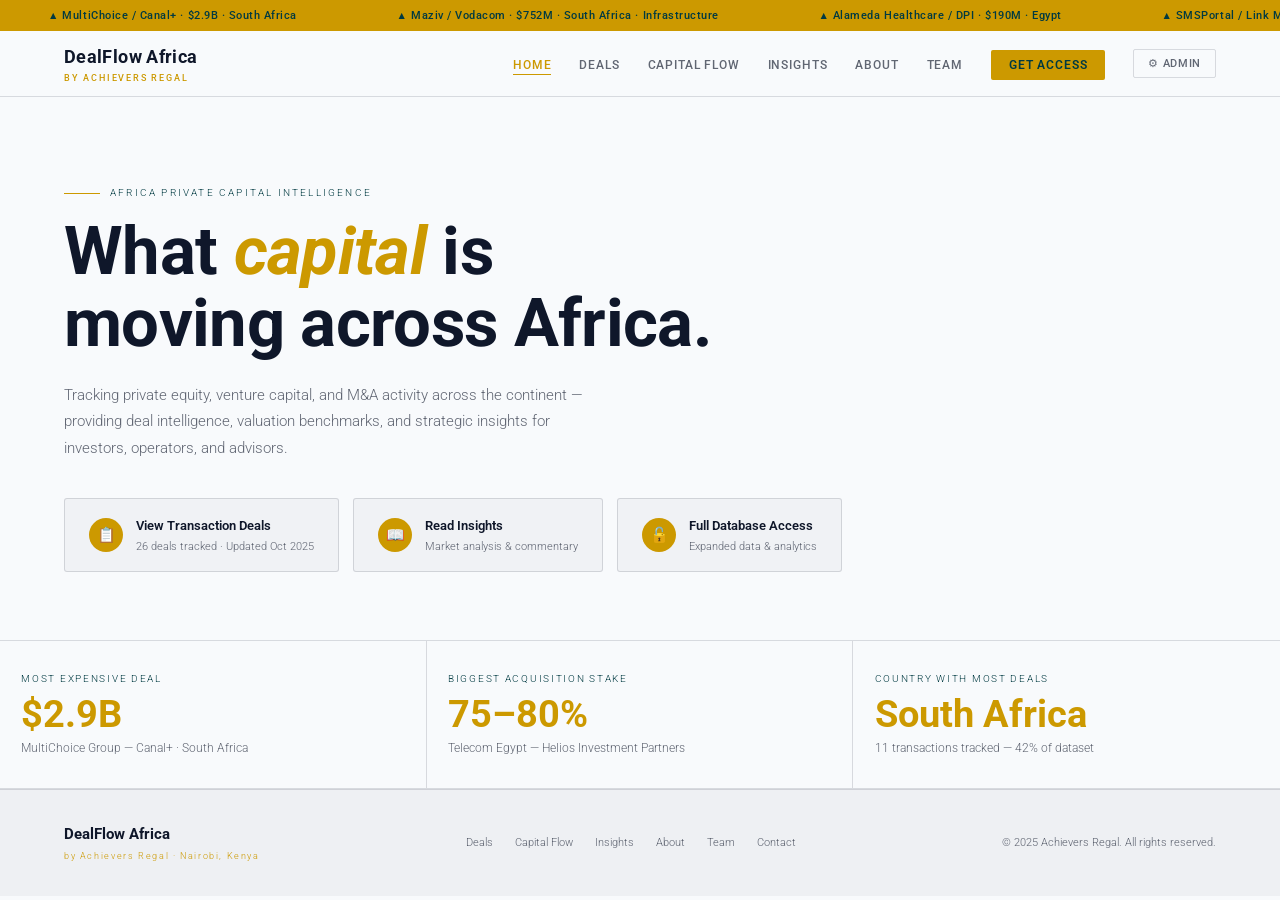
==== commit b9e4befd: "color updates" ====
--- a/index.html
+++ b/index.html
@@ -106,8 +106,8 @@
 
 <!-- HERO -->
 <div class="hero" style="padding:88px 5% 68px;position:relative;overflow:hidden;border-bottom:1px solid var(--border);">
-  <div class="eyebrow">Africa Private Capital Intelligence</div>
-  <h1 style="font-family:'Playfair Display',serif;font-size:clamp(36px,5.2vw,68px);font-weight:700;line-height:1.08;letter-spacing:-.01em;max-width:760px;margin-bottom:22px;">What <em style="font-style:italic;color:var(--green)">capital</em> is<br>moving across Africa.</h1>
+  <div class="eyebrow" style="color:var(--green);">Africa Private Capital Intelligence</div>
+  <h1 style="font-family:'Playfair Display',serif;font-size:clamp(36px,5.2vw,68px);font-weight:700;line-height:1.08;letter-spacing:-.01em;max-width:760px;margin-bottom:22px;">What <em style="font-style:italic;color:var(--gold)">capital</em> is<br>moving across Africa.</h1>
   <p style="font-size:15px;color:var(--muted);max-width:540px;line-height:1.78;">Tracking private equity, venture capital, and M&amp;A activity across the continent &mdash; providing deal intelligence, valuation benchmarks, and strategic insights for investors, operators, and advisors.</p>
   <div class="cta-row">
     <a href="deals.html" class="cta-card"><div class="ico">&#128203;</div><div><div class="lbl">View Transaction Deals</div><div class="sub">26 deals tracked &middot; Updated Oct 2025</div></div></a>
--- a/style.css
+++ b/style.css
@@ -1,5 +1,5 @@
 /* ─── DealFlow Africa · Shared Stylesheet ─── */
-@import url('https://fonts.googleapis.com/css2?family=Playfair+Display:ital,wght@0,400;0,600;0,700;1,400&family=DM+Sans:opsz,wght@9..40,300;9..40,400;9..40,500;9..40,600&family=DM+Mono:wght@400;500&display=swap');
+@import url('https://fonts.googleapis.com/css2?family=Roboto:wght@300;400;500;600;700;800&display=swap');
 
 :root{
   --green:#003A41;
@@ -10,7 +10,7 @@
   --border:rgba(15,23,42,0.14);--border-sub:rgba(15,23,42,0.08);
   --card:rgba(15,23,42,0.03);
 }
-*{margin:0;padding:0;box-sizing:border-box;}
+*{margin:0;padding:0;box-sizing:border-box;font-family:'Roboto',sans-serif!important;}
 html{scroll-behavior:smooth;}
 body{background:var(--bg);color:var(--white);font-family:'DM Sans',sans-serif;font-weight:300;line-height:1.65;overflow-x:hidden;}
 
@@ -250,8 +250,8 @@
 .stats-band{display:grid;grid-template-columns:repeat(3,1fr);border-bottom:1px solid var(--border);}
 .stat-cell{padding:30px 5%;border-right:1px solid var(--border);}
 .stat-cell:last-child{border-right:none;}
-.stat-cell .sl{font-family:'DM Mono',monospace;font-size:9.5px;letter-spacing:.18em;text-transform:uppercase;color:var(--gold);margin-bottom:8px;}
-.stat-cell .sv{font-family:'Playfair Display',serif;font-size:clamp(24px,3vw,40px);font-weight:700;line-height:1;color:var(--green);}
+.stat-cell .sl{font-family:'DM Mono',monospace;font-size:9.5px;letter-spacing:.18em;text-transform:uppercase;color:var(--green);margin-bottom:8px;}
+.stat-cell .sv{font-family:'Playfair Display',serif;font-size:clamp(24px,3vw,40px);font-weight:700;line-height:1;color:var(--gold);}
 .stat-cell .sd{font-size:11.5px;color:var(--muted);margin-top:6px;}
 
 /* CTA CARDS (hero) */
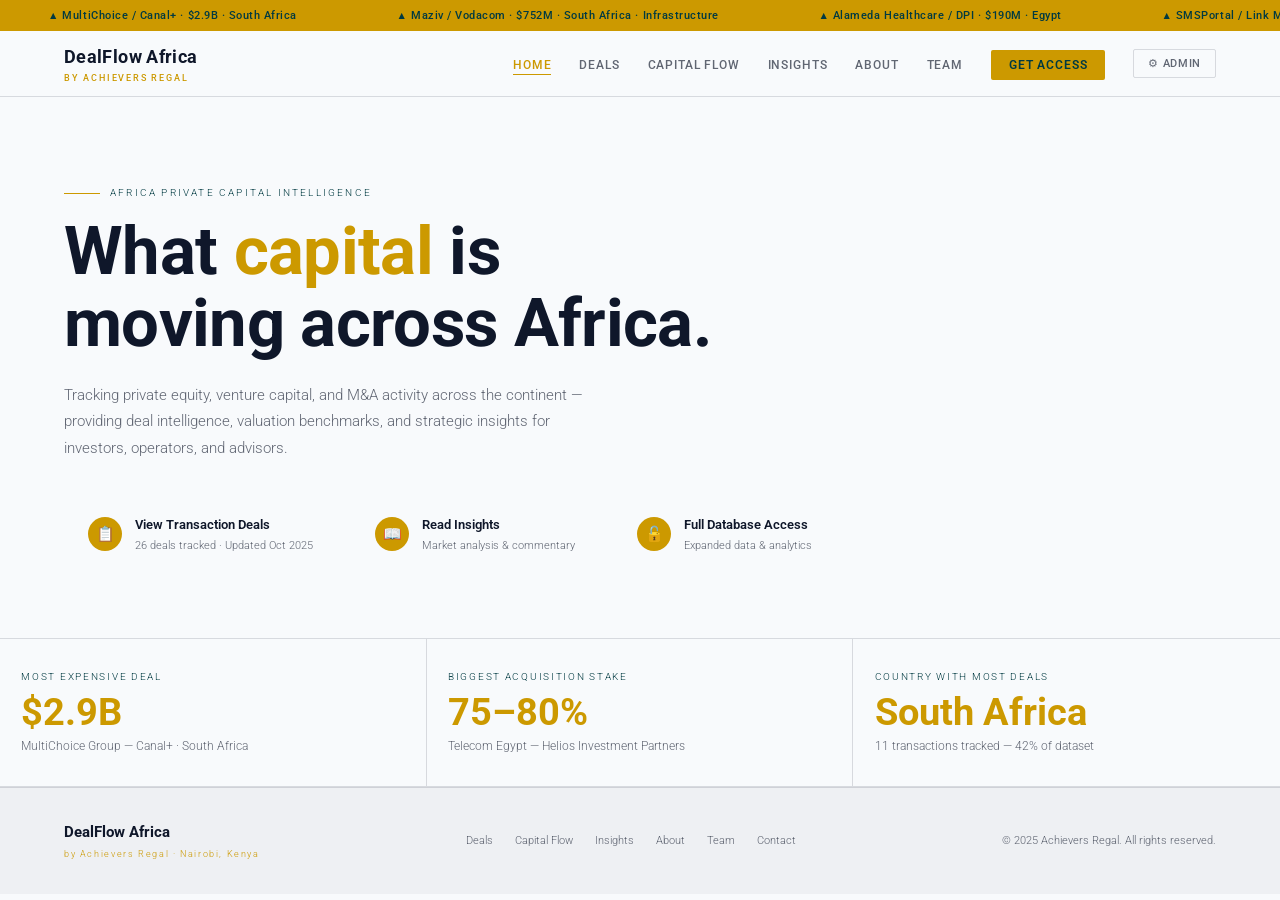
==== commit 487802b4: "color updates" ====
--- a/index.html
+++ b/index.html
@@ -107,7 +107,7 @@
 <!-- HERO -->
 <div class="hero" style="padding:88px 5% 68px;position:relative;overflow:hidden;border-bottom:1px solid var(--border);">
   <div class="eyebrow" style="color:var(--green);">Africa Private Capital Intelligence</div>
-  <h1 style="font-family:'Playfair Display',serif;font-size:clamp(36px,5.2vw,68px);font-weight:700;line-height:1.08;letter-spacing:-.01em;max-width:760px;margin-bottom:22px;">What <em style="font-style:italic;color:var(--gold)">capital</em> is<br>moving across Africa.</h1>
+  <h1 style="font-family:'Playfair Display',serif;font-size:clamp(36px,5.2vw,68px);font-weight:700;line-height:1.08;letter-spacing:-.01em;max-width:760px;margin-bottom:22px;">What <em style="font-style:normal;color:var(--gold)">capital</em> is<br>moving across Africa.</h1>
   <p style="font-size:15px;color:var(--muted);max-width:540px;line-height:1.78;">Tracking private equity, venture capital, and M&amp;A activity across the continent &mdash; providing deal intelligence, valuation benchmarks, and strategic insights for investors, operators, and advisors.</p>
   <div class="cta-row">
     <a href="deals.html" class="cta-card"><div class="ico">&#128203;</div><div><div class="lbl">View Transaction Deals</div><div class="sub">26 deals tracked &middot; Updated Oct 2025</div></div></a>
--- a/style.css
+++ b/style.css
@@ -256,8 +256,8 @@
 
 /* CTA CARDS (hero) */
 .cta-row{display:flex;gap:14px;flex-wrap:wrap;margin-top:36px;}
-.cta-card{display:flex;align-items:center;gap:13px;background:var(--card);border:1px solid var(--border);padding:16px 24px;border-radius:3px;text-decoration:none;color:var(--white);transition:all .25s;}
-.cta-card:hover{background:rgba(204,153,0,.09);border-color:var(--gold);transform:translateY(-2px);}
+.cta-card{display:flex;align-items:center;gap:13px;background:transparent;border:none;padding:16px 24px;border-radius:3px;text-decoration:none;color:var(--white);transition:all .25s;}
+.cta-card:hover{background:transparent;border-color:transparent;transform:translateY(-2px);}
 .cta-card .ico{width:34px;height:34px;background:var(--gold);border-radius:50%;display:flex;align-items:center;justify-content:center;flex-shrink:0;color:var(--green);font-size:15px;}
 .cta-card .lbl{font-size:13px;font-weight:600;}
 .cta-card .sub{font-size:10.5px;color:var(--muted);margin-top:2px;}
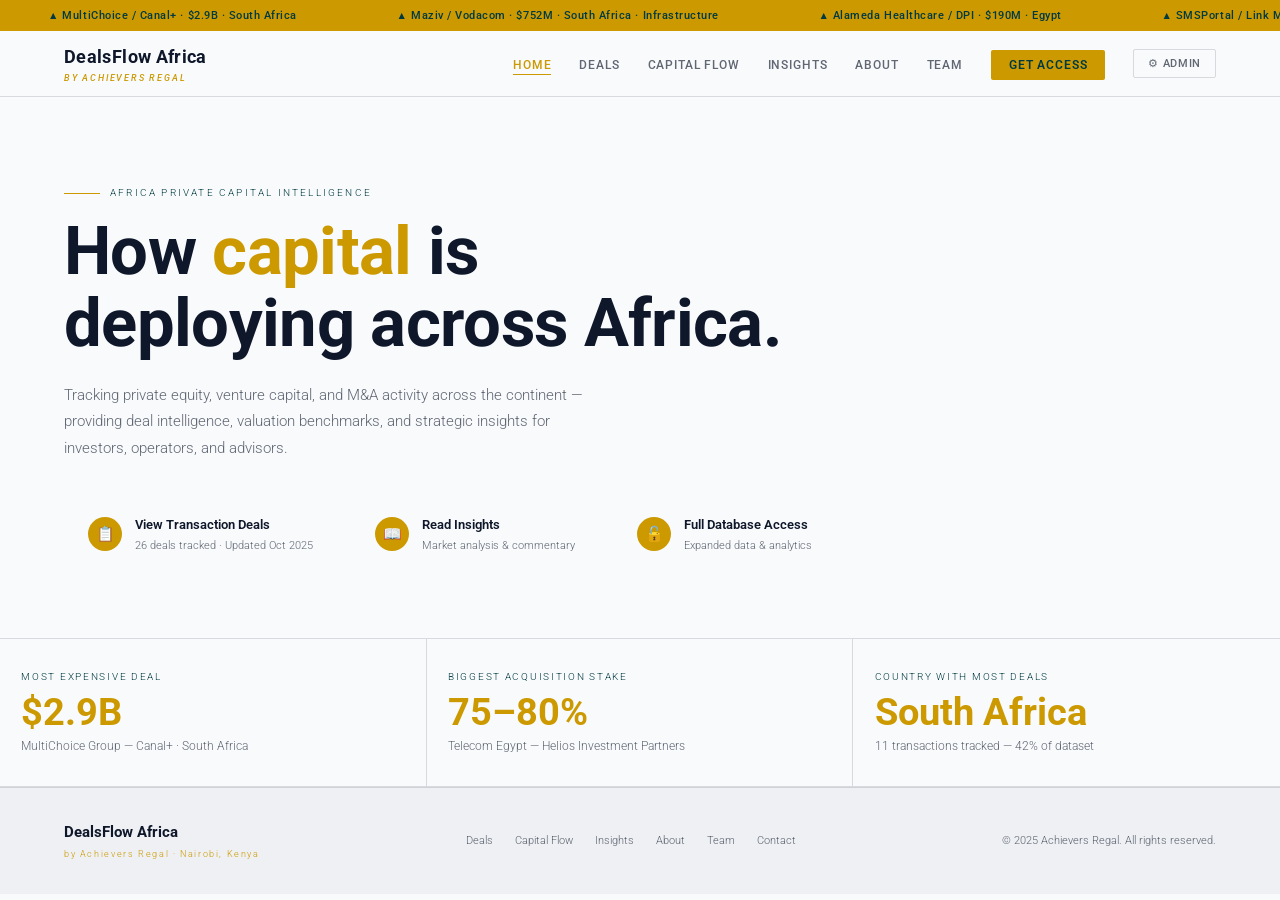
==== commit cf2b407b: "colors change" ====
--- a/index.html
+++ b/index.html
@@ -90,7 +90,7 @@
 
 <!-- NAV -->
 <nav>
-  <a href="index.html" class="logo-wrap"><div class="l1">DealFlow Africa</div><div class="l2">by Achievers Regal</div></a>
+  <a href="index.html" class="logo-wrap"><div class="l1">DealsFlow Africa</div><div class="l2">by Achievers Regal</div></a>
   <button class="mobile-toggle" onclick="toggleMobileNav()">&#9776;</button>
   <ul class="nav-links" id="navLinks">
     <li><a href="index.html" class="active-page">Home</a></li>
@@ -107,7 +107,7 @@
 <!-- HERO -->
 <div class="hero" style="padding:88px 5% 68px;position:relative;overflow:hidden;border-bottom:1px solid var(--border);">
   <div class="eyebrow" style="color:var(--green);">Africa Private Capital Intelligence</div>
-  <h1 style="font-family:'Playfair Display',serif;font-size:clamp(36px,5.2vw,68px);font-weight:700;line-height:1.08;letter-spacing:-.01em;max-width:760px;margin-bottom:22px;">What <em style="font-style:normal;color:var(--gold)">capital</em> is<br>moving across Africa.</h1>
+  <h1 style="font-family:'Playfair Display',serif;font-size:clamp(36px,5.2vw,68px);font-weight:700;line-height:1.08;letter-spacing:-.01em;max-width:760px;margin-bottom:22px;">How <em style="font-style:normal;color:var(--gold)">capital</em> is<br>deploying across Africa.</h1>
   <p style="font-size:15px;color:var(--muted);max-width:540px;line-height:1.78;">Tracking private equity, venture capital, and M&amp;A activity across the continent &mdash; providing deal intelligence, valuation benchmarks, and strategic insights for investors, operators, and advisors.</p>
   <div class="cta-row">
     <a href="deals.html" class="cta-card"><div class="ico">&#128203;</div><div><div class="lbl">View Transaction Deals</div><div class="sub">26 deals tracked &middot; Updated Oct 2025</div></div></a>
@@ -125,7 +125,7 @@
 
 <!-- FOOTER -->
 <footer>
-  <div class="fb"><div class="f1">DealFlow Africa</div><div class="f2">by Achievers Regal &middot; Nairobi, Kenya</div></div>
+  <div class="fb"><div class="f1">DealsFlow Africa</div><div class="f2">by Achievers Regal &middot; Nairobi, Kenya</div></div>
   <div class="flinks">
     <a href="deals.html">Deals</a><a href="capital-flow.html">Capital Flow</a>
     <a href="insights.html">Insights</a><a href="about.html">About</a>
--- a/style.css
+++ b/style.css
@@ -28,7 +28,7 @@
 nav{position:sticky;top:0;z-index:200;background:rgba(248,250,252,.97);backdrop-filter:blur(12px);border-bottom:1px solid var(--border);display:flex;align-items:center;justify-content:space-between;padding:0 5%;height:66px;}
 .logo-wrap{text-decoration:none;color:var(--white);}
 .logo-wrap .l1{font-family:'Playfair Display',serif;font-size:18px;font-weight:700;letter-spacing:.02em;}
-.logo-wrap .l2{font-size:9px;letter-spacing:.2em;text-transform:uppercase;color:var(--gold);font-weight:500;}
+.logo-wrap .l2{font-size:9px;letter-spacing:.2em;text-transform:uppercase;color:var(--gold);font-weight:500;font-style:italic;}
 .nav-links{display:flex;gap:28px;list-style:none;align-items:center;}
 .nav-links a{color:var(--muted);text-decoration:none;font-size:12px;font-weight:500;letter-spacing:.07em;text-transform:uppercase;transition:color .2s;}
 .nav-links a:hover,.nav-links a.active-page{color:var(--gold);}
